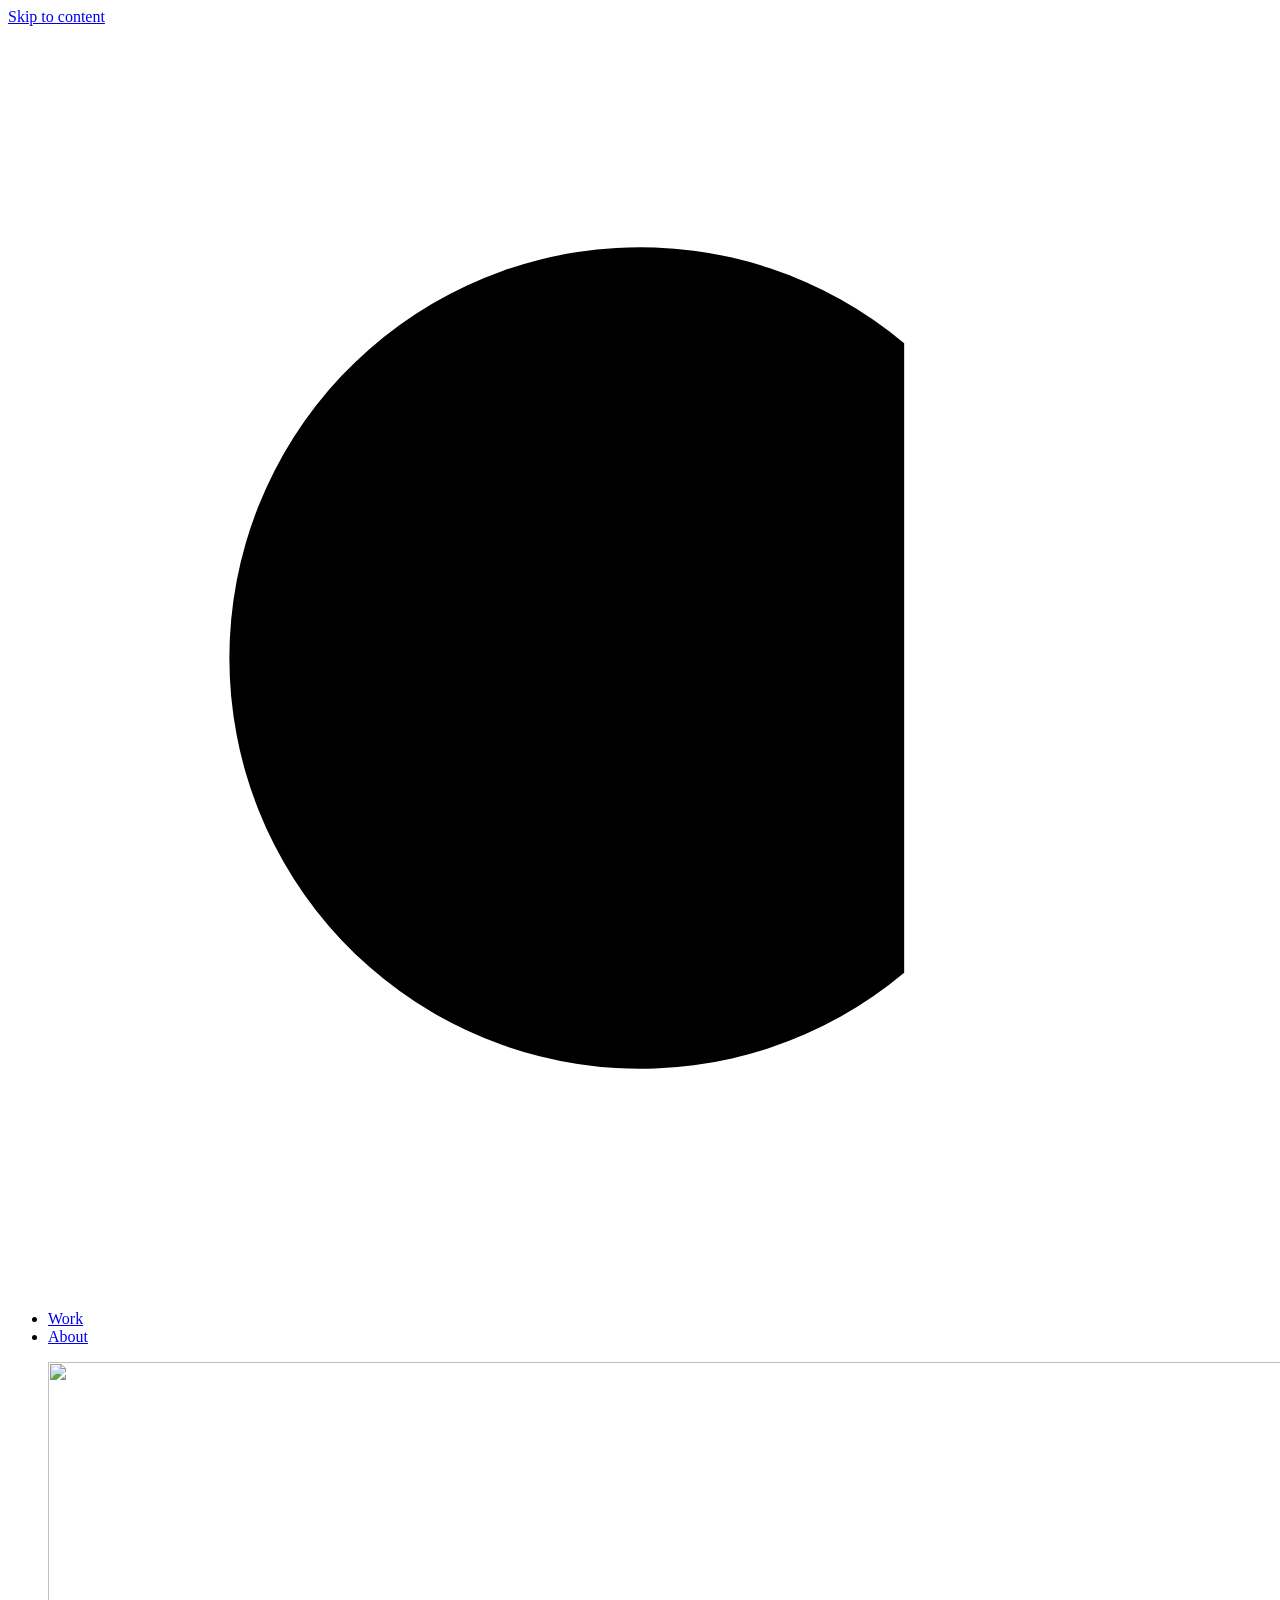
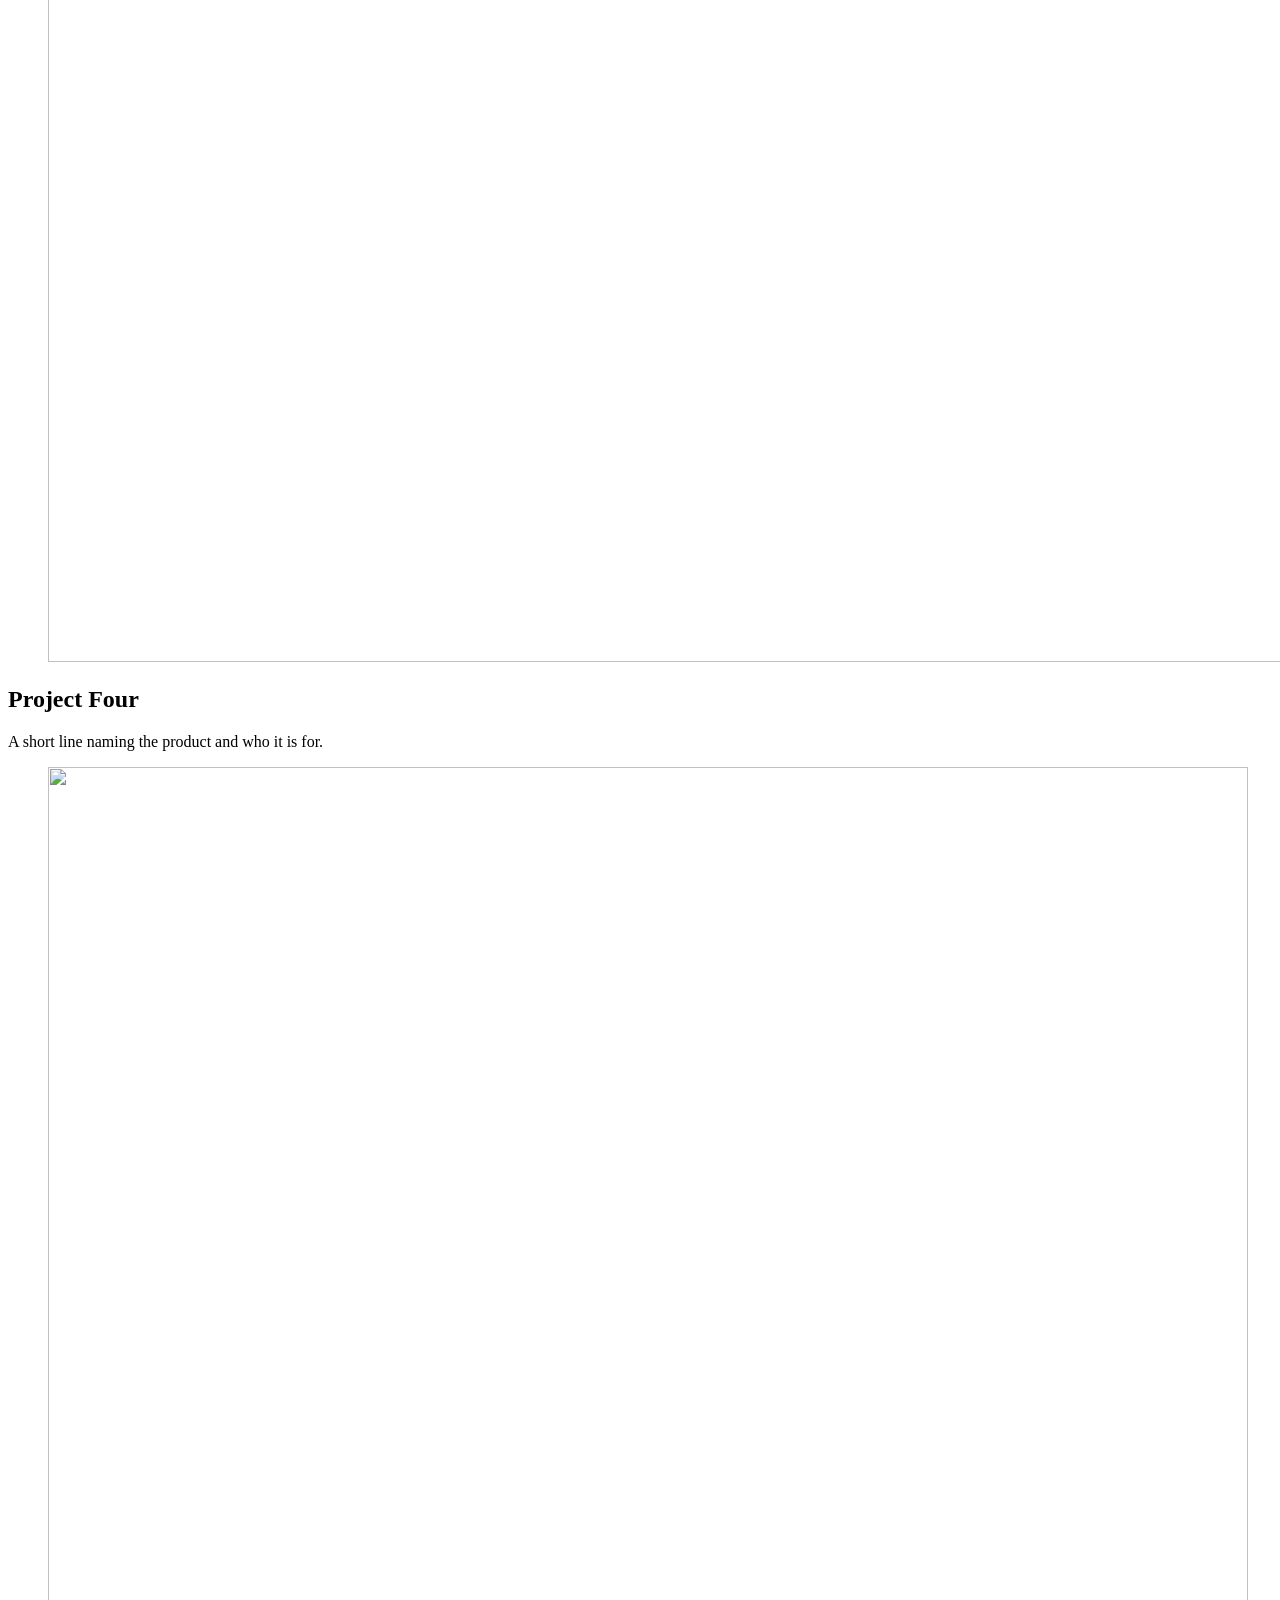
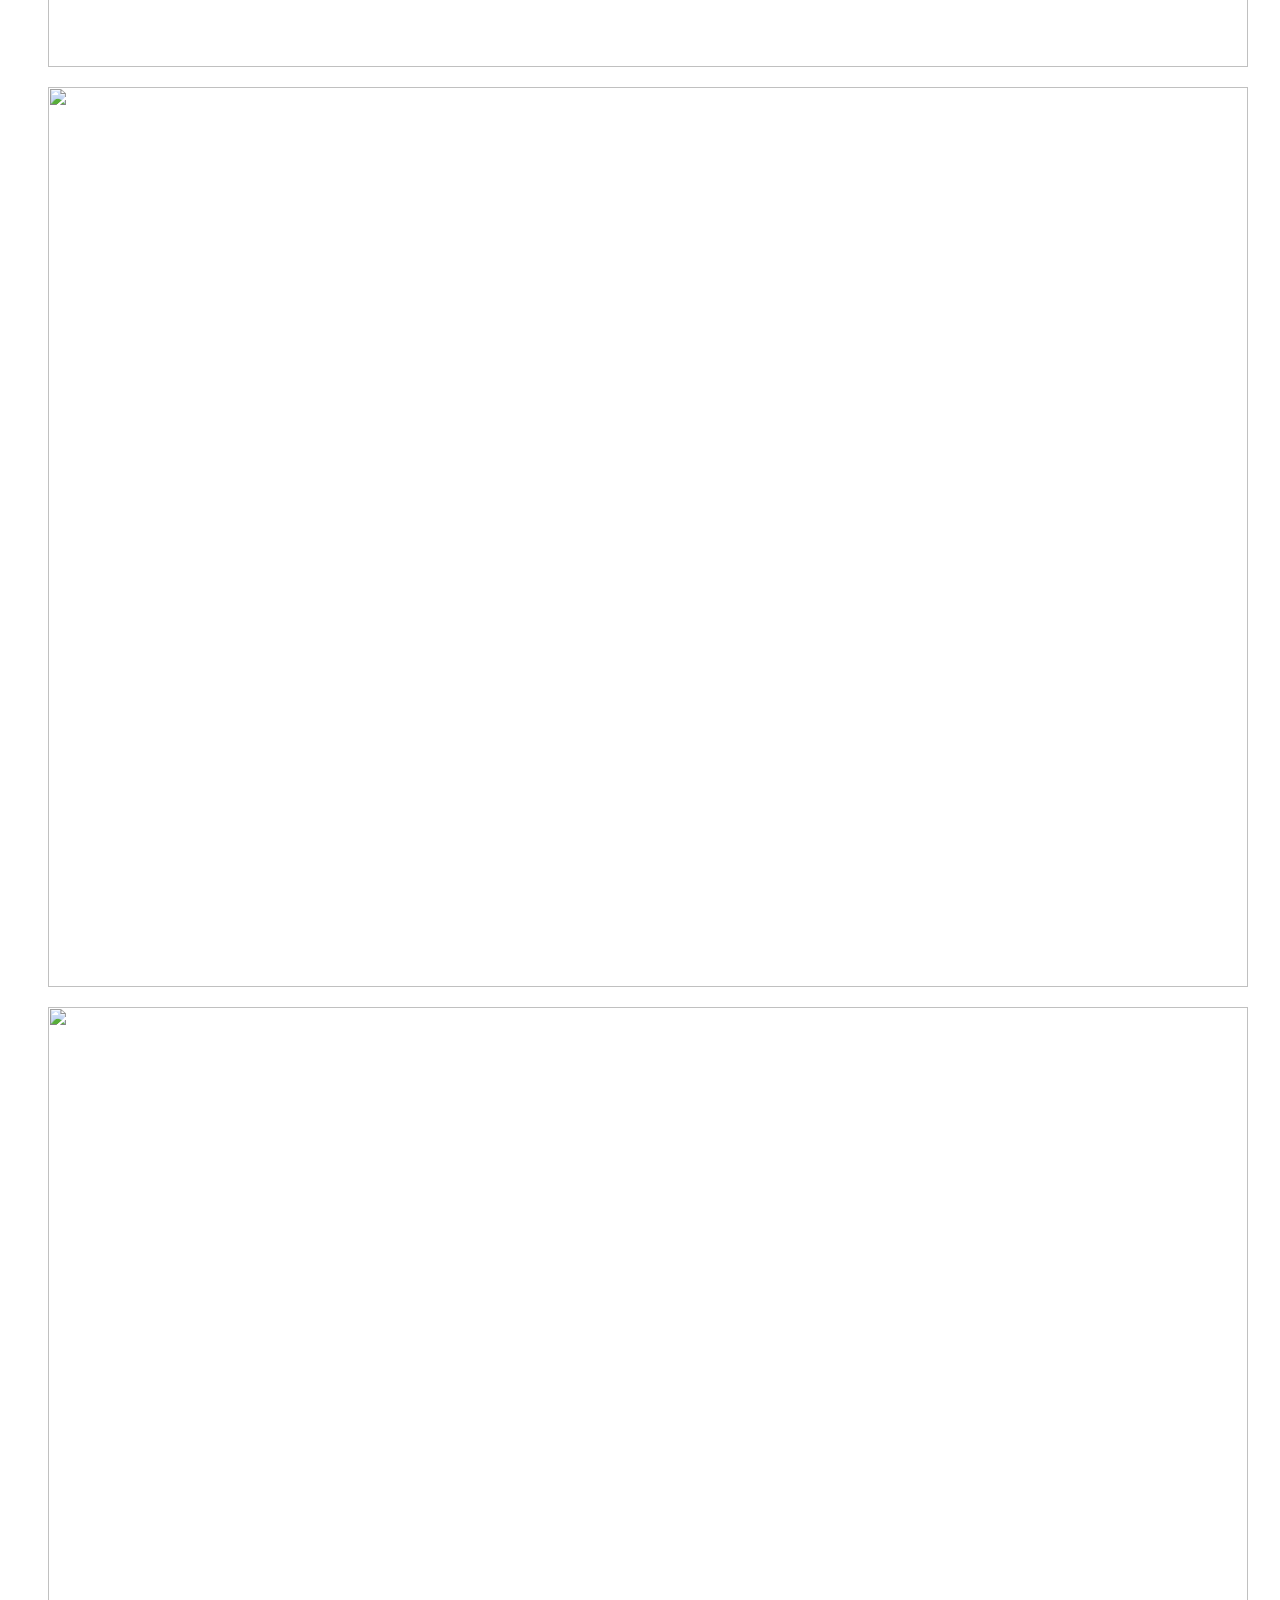
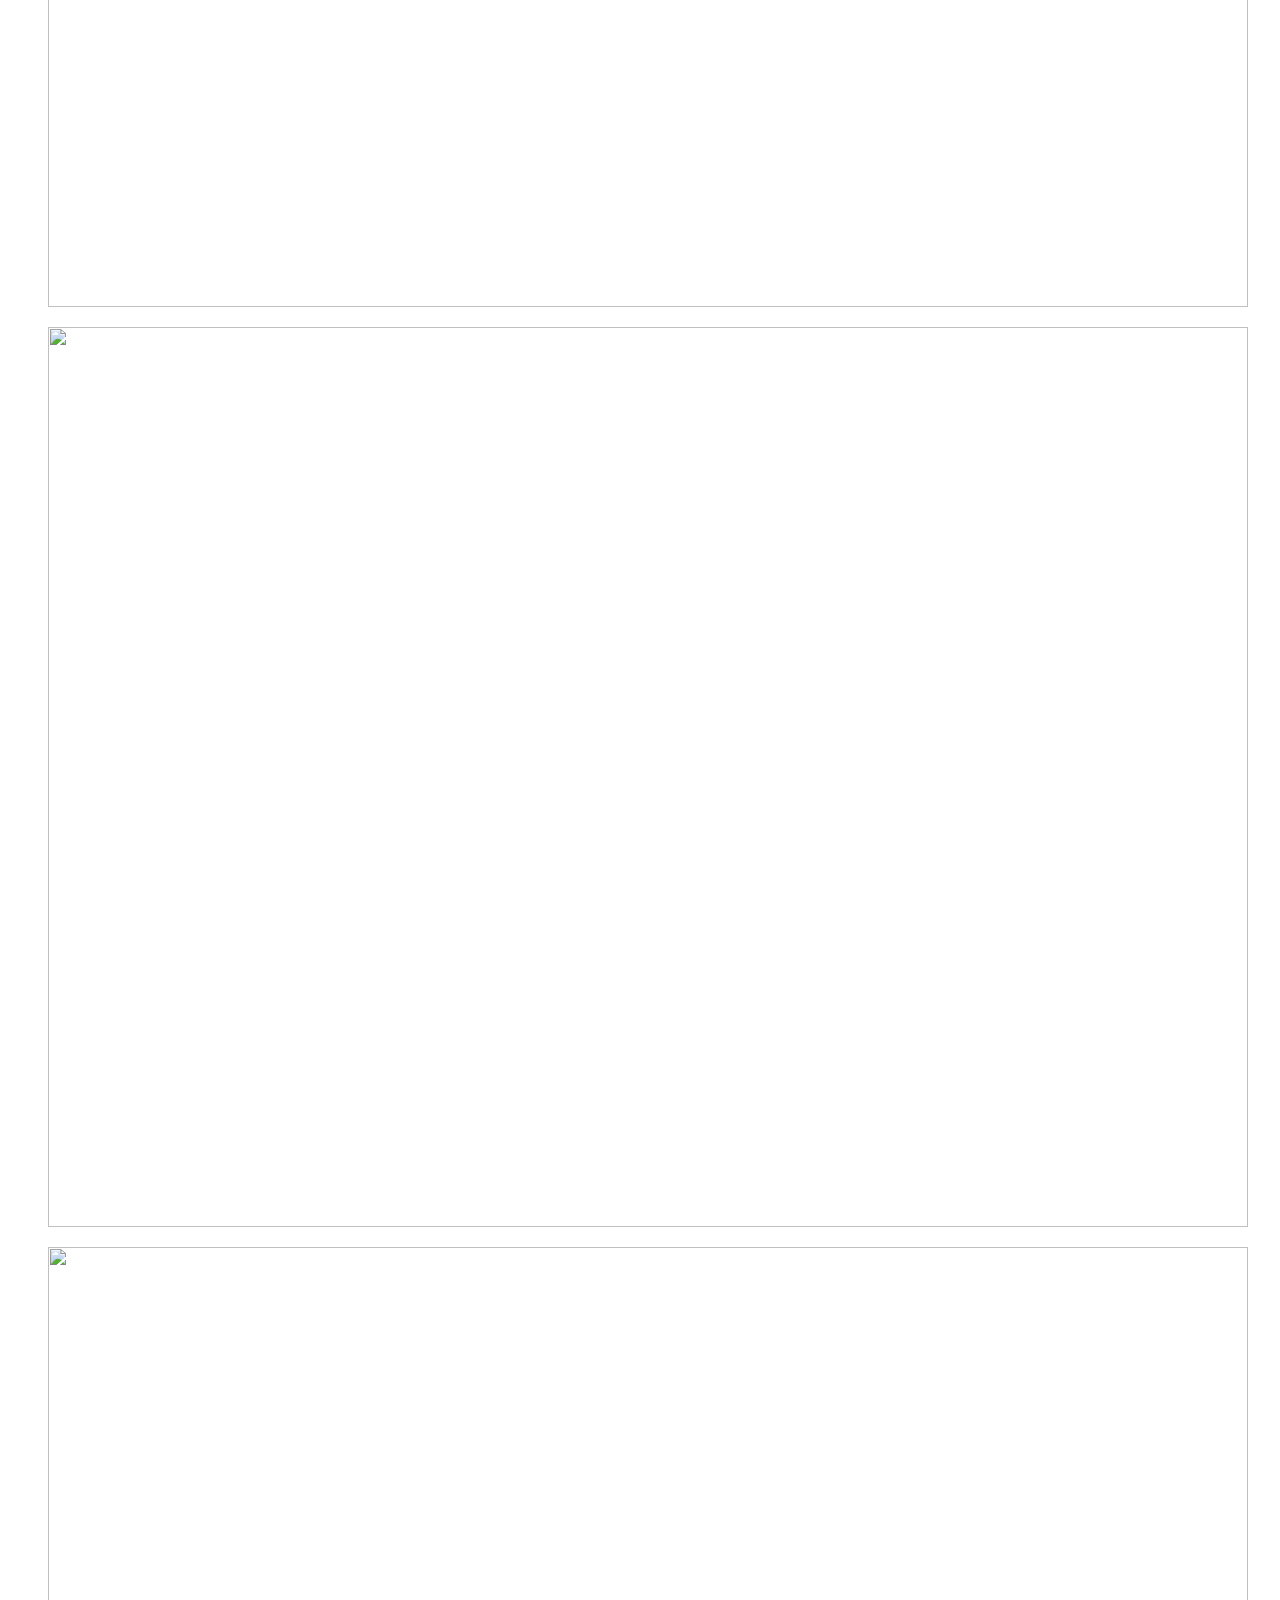
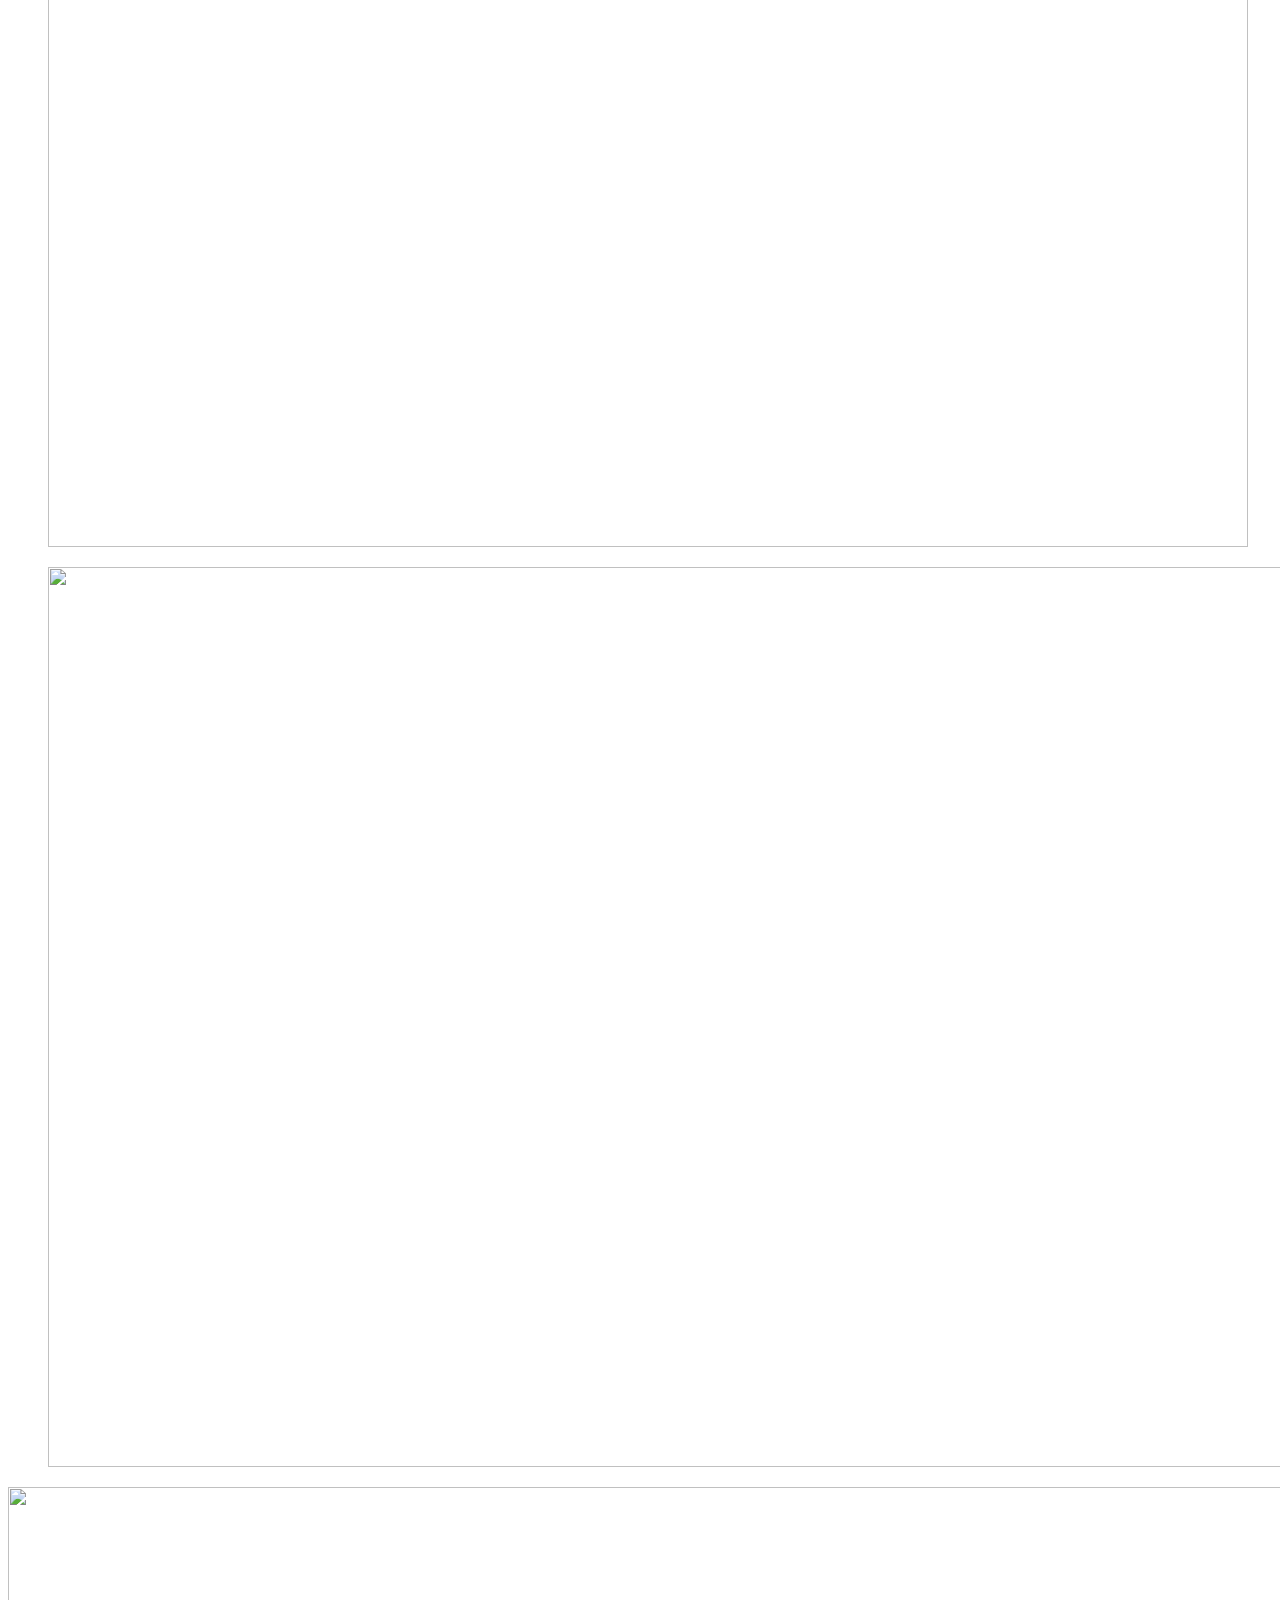
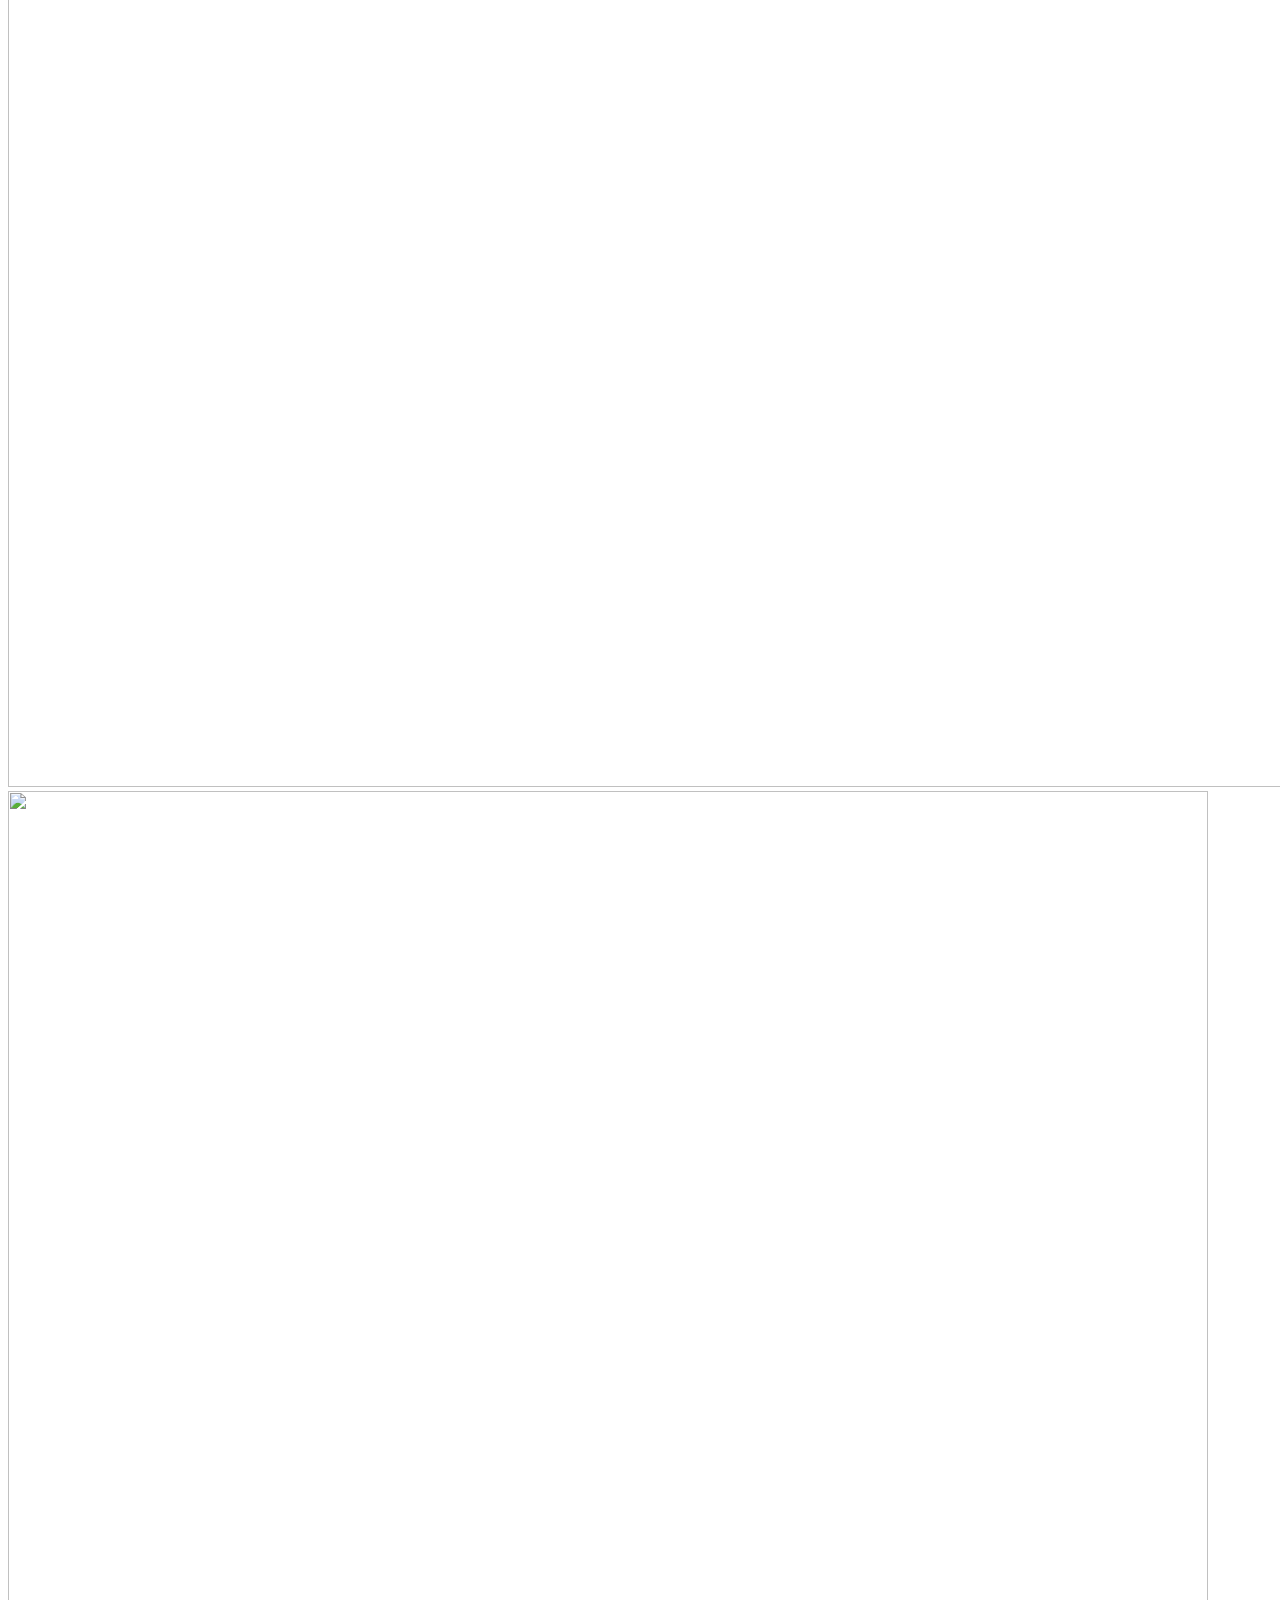
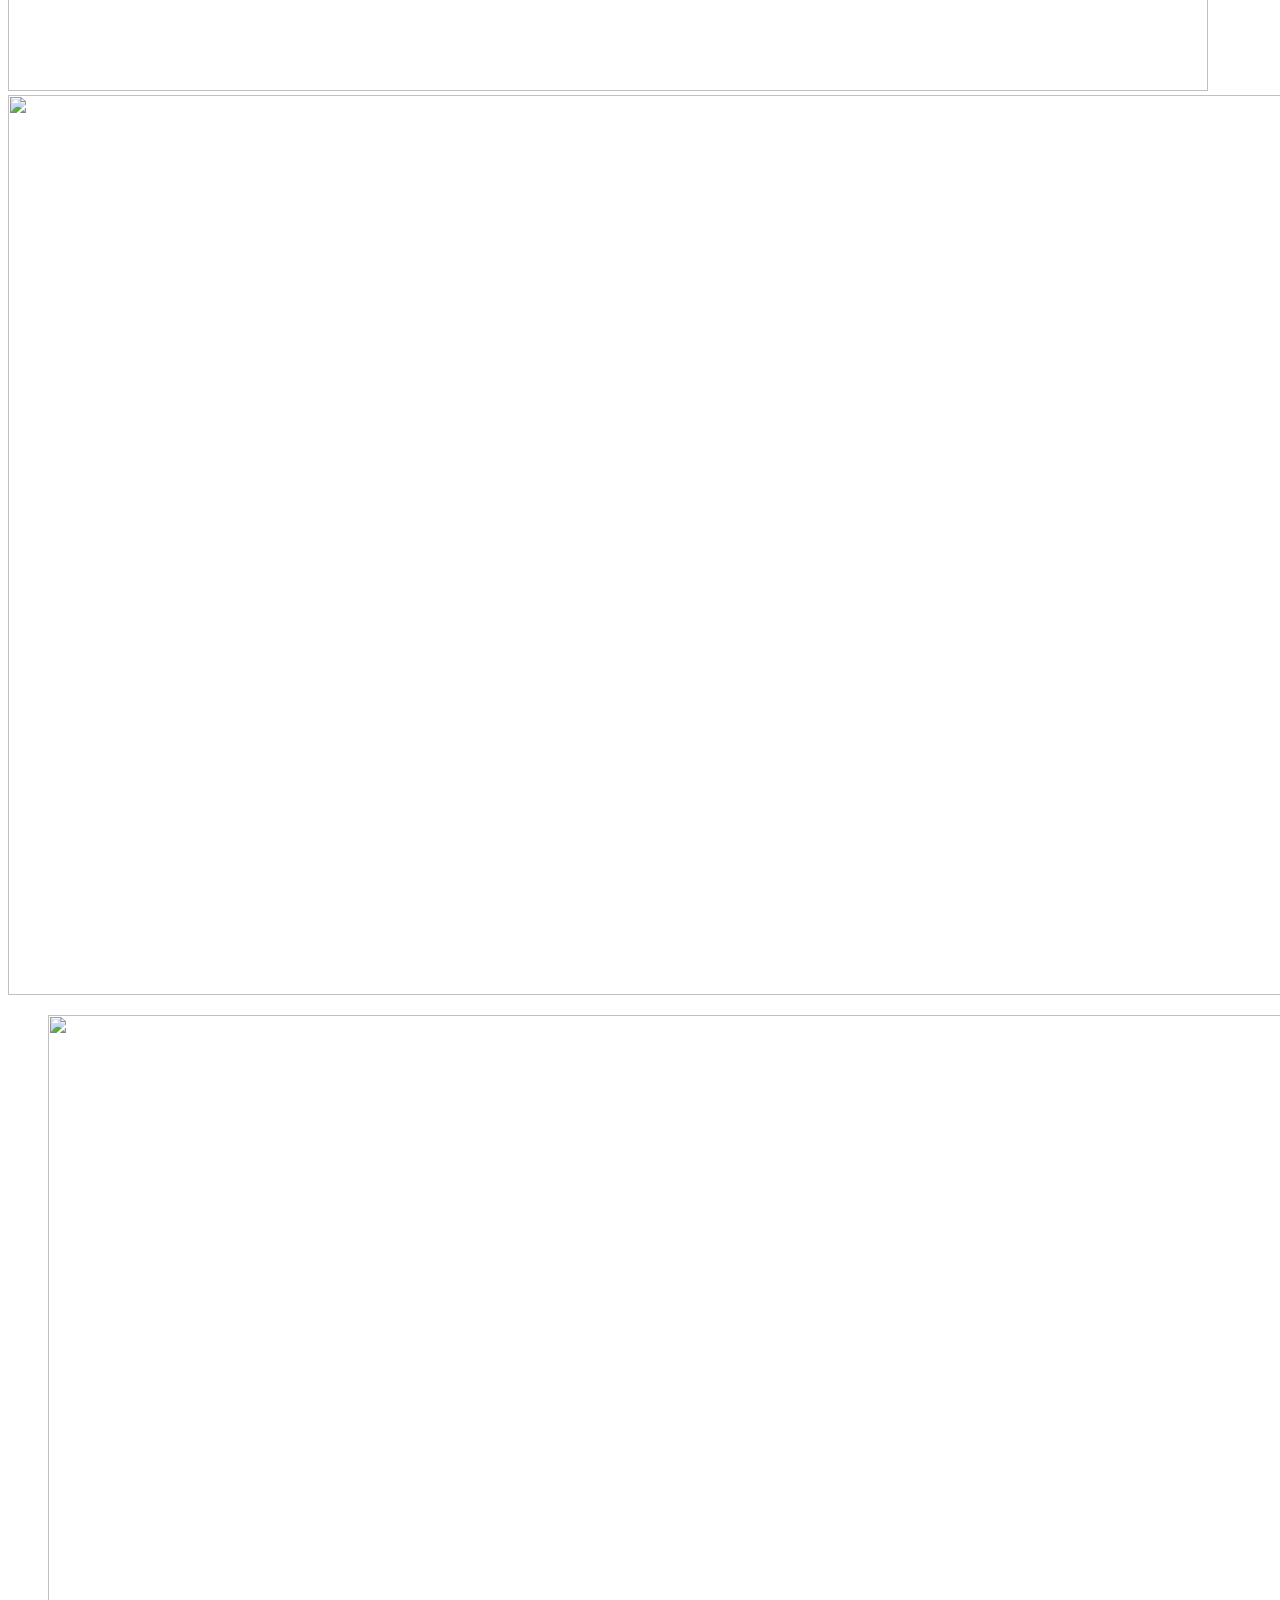
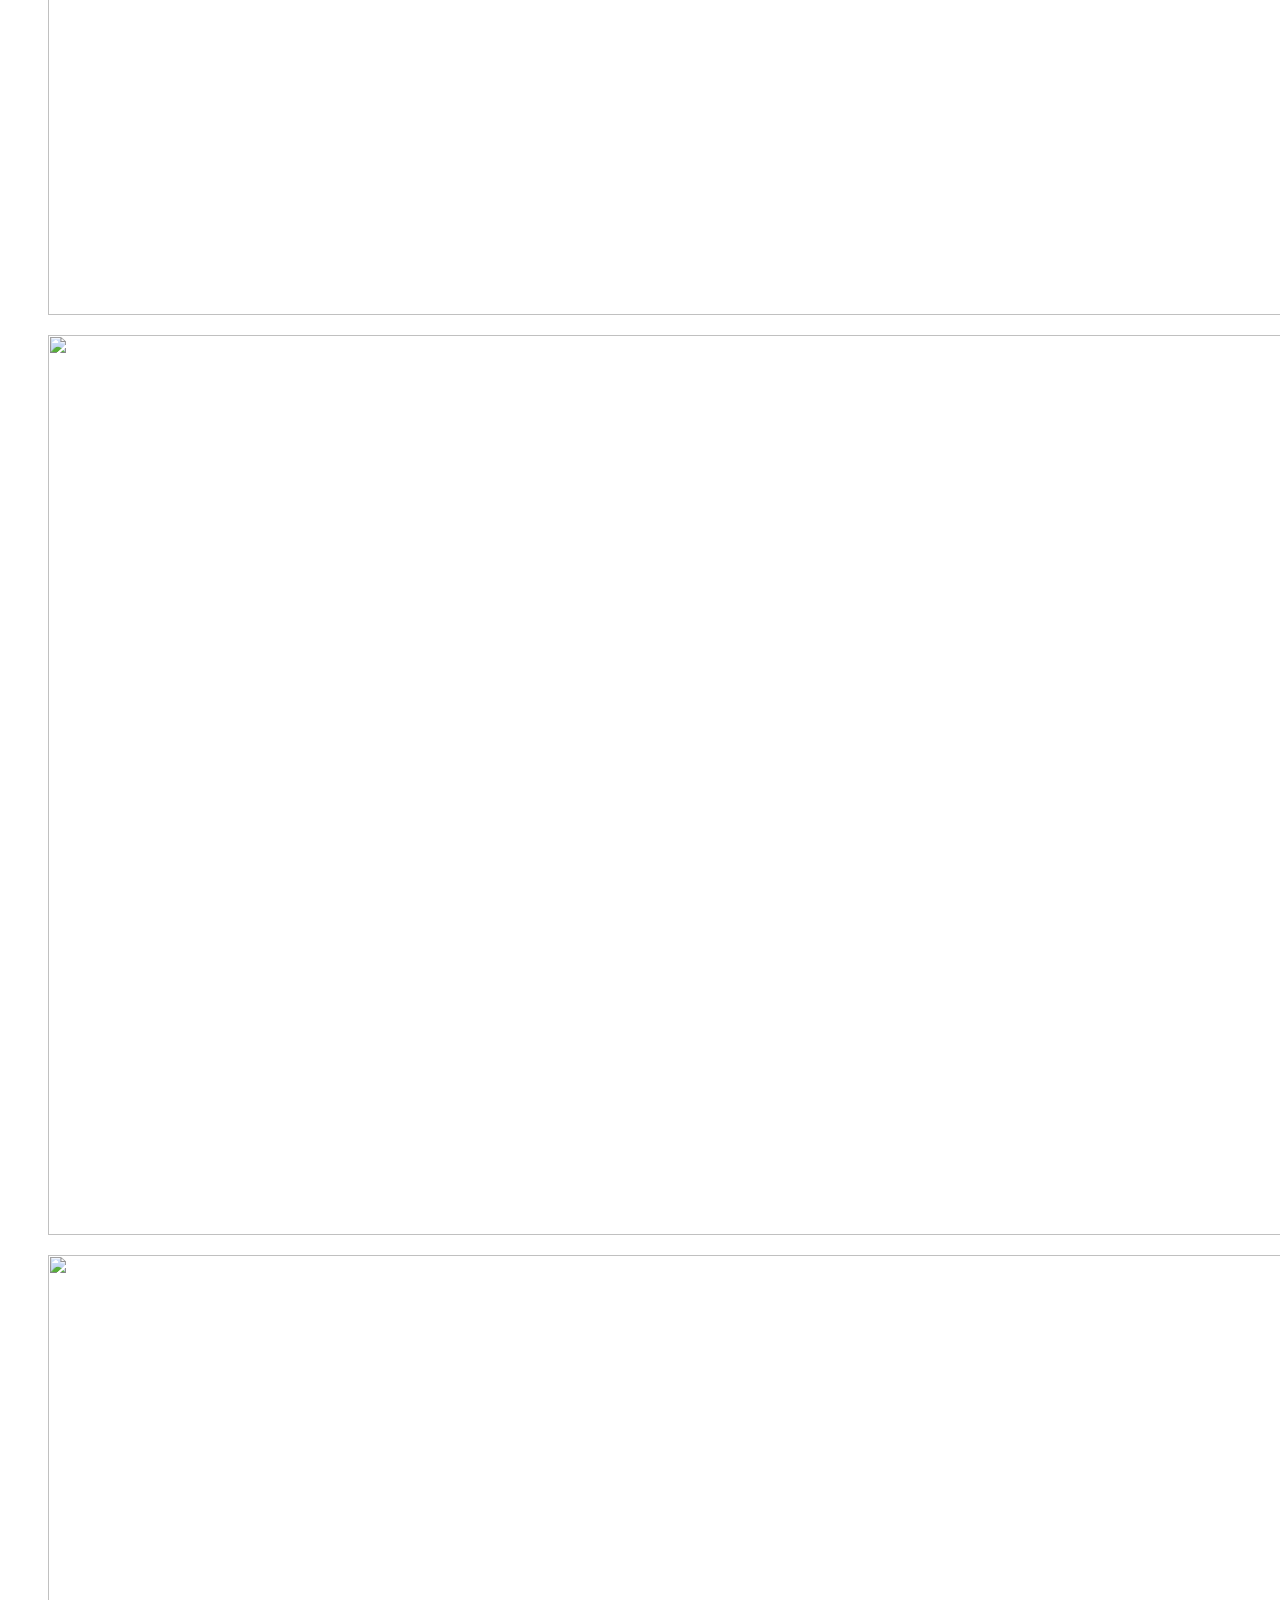
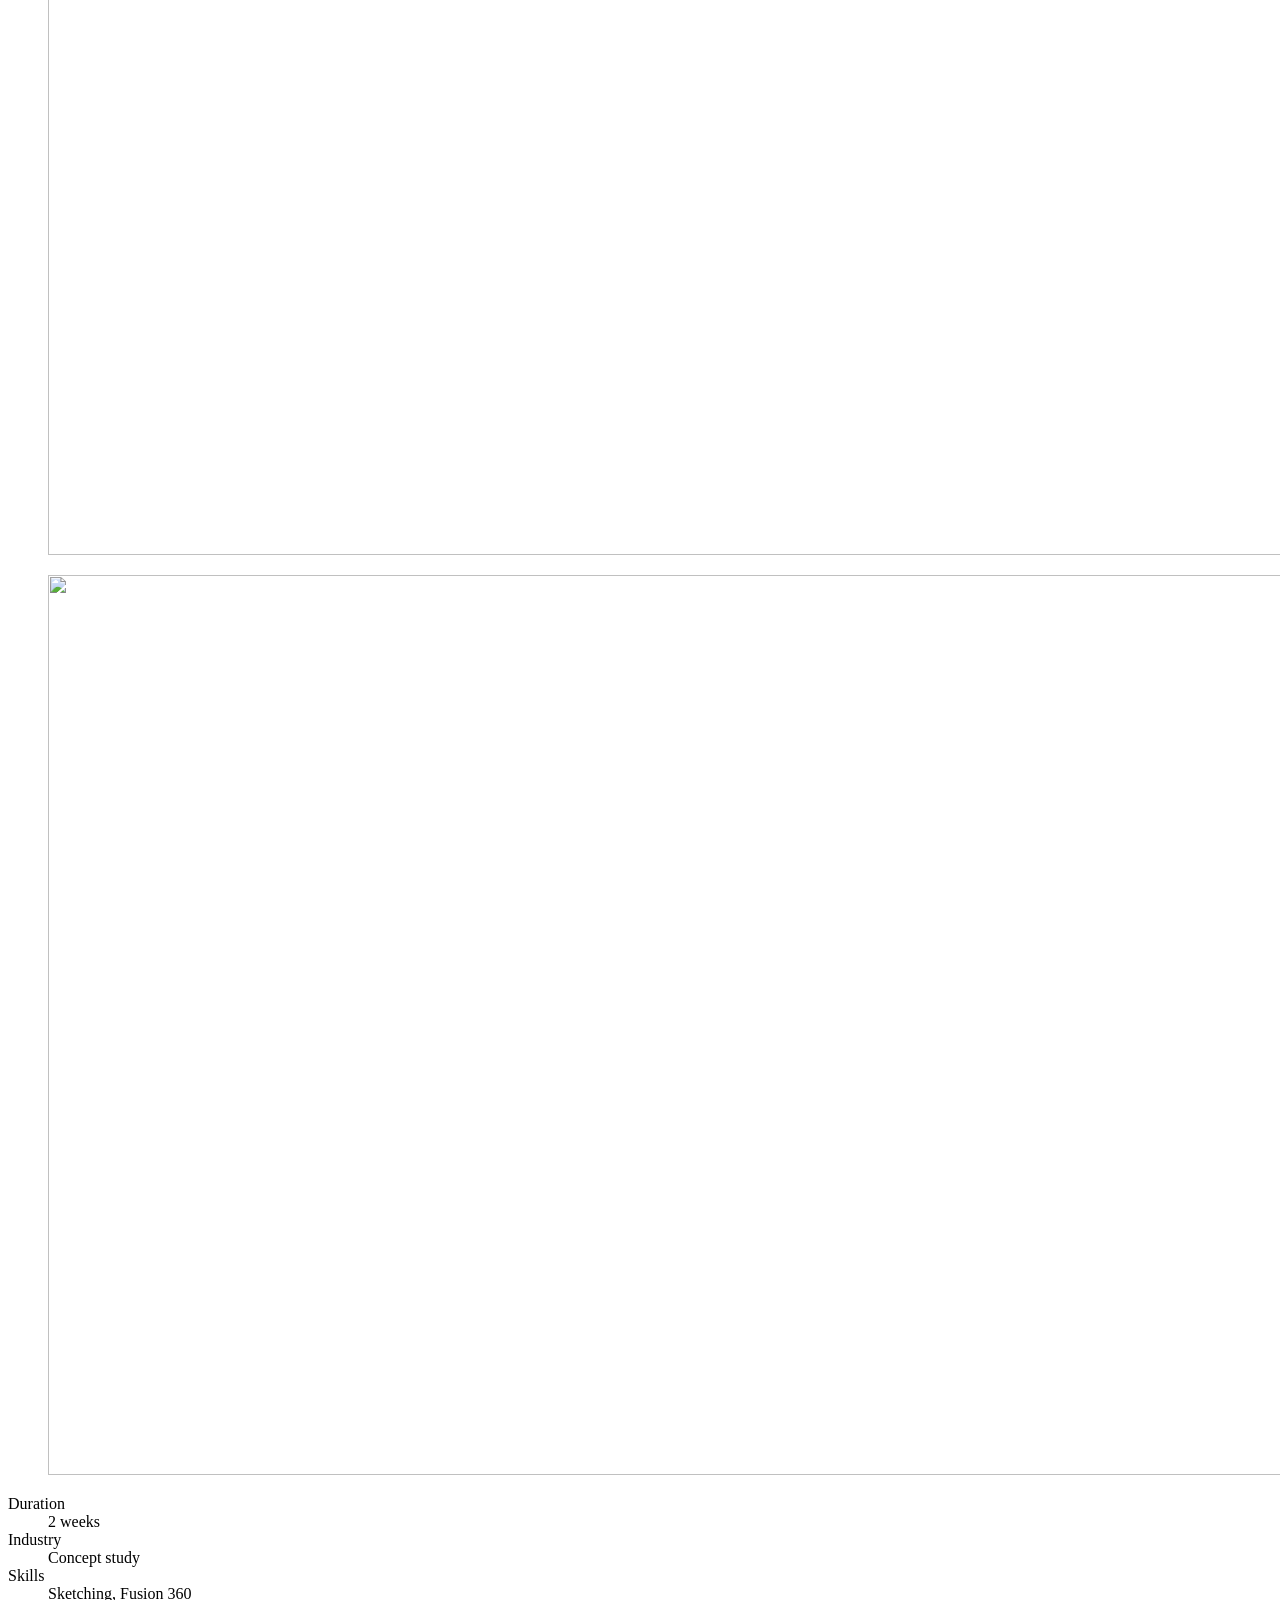
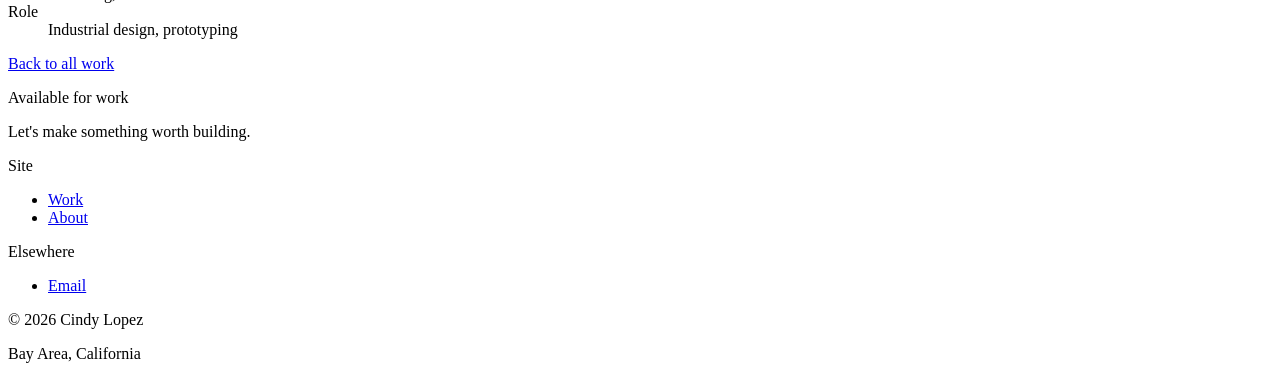
==== projects/private/index.html @ 25ce19e9 "Add Images SB folder with SBSA project images Co-Authored-By: Claude Sonnet 5.5 <noreply@anthropic.c" ====
<!DOCTYPE html>
<html lang="en">
<head>
  <meta charset="utf-8">
  <meta name="viewport" content="width=device-width, initial-scale=1">
  <title>Project Four — Cindy Lopez</title>
  <meta name="description" content="Project Four — Concept study. Industrial design work by Cindy Lopez.">
  <link rel="preconnect" href="https://fonts.googleapis.com">
  <link rel="preconnect" href="https://fonts.gstatic.com" crossorigin>
  <link rel="stylesheet" href="https://fonts.googleapis.com/css2?family=Fustat:wght@300;400;500;600&family=Instrument+Serif:ital@0;1&display=swap">
  <link rel="stylesheet" href="../css/style.css?v=78">
</head>
<body>
  <a class="skip-link" href="#project">Skip to content</a>

  <header class="site-header">
    <nav class="nav" aria-label="Primary">
      <a class="nav__name" href="../index.html" aria-label="Cindy Lopez — home">
        <svg class="logo" viewBox="0 0 40 40" aria-hidden="true" focusable="false">
          <!-- C: 260 degrees of arc, opening to the right — also the face -->
          <path class="logo__c" d="M28.36 10.04 A13 13 0 1 0 28.36 29.96"/>
          <circle class="logo__eye" cx="15.4" cy="16.6" r="1.75"/>
          <circle class="logo__eye logo__eye--right" cx="24.2" cy="16.6" r="1.75"/>
          <!-- the closed eye, swapped in for the right one on hover -->
          <path class="logo__wink" d="M22.3 16.9 Q24.2 15.1 26.1 16.9"/>
          <path class="logo__smile" d="M14.2 22.4 Q20 27.6 25.8 22.4"/>
          <!-- tongue, unrolls from the corner of the mouth -->
          <path class="logo__tongue" d="M15.7 23.6 Q14.4 29.6 18.9 25.2 Z"/>
        </svg>
      </a>
      <ul class="nav__links">
        <li><a href="../index.html" aria-current="page">Work</a></li>
        <li><a href="../about.html">About</a></li>
      </ul>
    </nav>
  </header>

  <main id="project" class="case">
    <!-- HERO SHOT — first thing on the page, edge to edge. -->
    <figure class="case-hero bleed">
      <img src="../images/placeholder-16x9.svg" width="1600" height="900"
           decoding="async" alt="">
    </figure>


    <section class="hero">
      <h1 class="hero__title" data-split="words">Project Four</h1>
      <p class="hero__body">A short line naming the product and who it is for.</p>
    </section>

    <!-- Two side by side -->
    <div class="case-figures">
      <figure class="case-figure">
        <img src="../images/placeholder-4x3.svg" width="1200" height="900" loading="lazy" decoding="async" alt="">
      </figure>
      <figure class="case-figure">
        <img src="../images/placeholder-4x3.svg" width="1200" height="900" loading="lazy" decoding="async" alt="">
      </figure>
    </div>

    <!-- One large with two stacked beside it -->
    <div class="case-trio">
      <figure class="case-figure case-figure--lg">
        <img src="../images/placeholder-4x3.svg" width="1200" height="900" loading="lazy" decoding="async" alt="">
      </figure>
      <figure class="case-figure">
        <img src="../images/placeholder-4x3.svg" width="1200" height="900" loading="lazy" decoding="async" alt="">
      </figure>
      <figure class="case-figure">
        <img src="../images/placeholder-4x3.svg" width="1200" height="900" loading="lazy" decoding="async" alt="">
      </figure>
    </div>

    <!-- One across to close -->
    <figure class="case-figure">
      <img src="../images/placeholder-16x9.svg" width="1600" height="900" loading="lazy" decoding="async" alt="">
    </figure>
    <!-- One image per row -->
      <div class="case-row">
        <div class="carousel">
          <img src="../images/placeholder-16x9.svg" width="1600" height="900" loading="lazy" decoding="async" alt="">
          <img src="../images/placeholder-4x3.svg" width="1200" height="900" loading="lazy" decoding="async" alt="">
          <img src="../images/placeholder-16x9.svg" width="1600" height="900" loading="lazy" decoding="async" alt="">
        </div>
      </div>

      <div class="case-row">
        <figure class="case-figure">
          <img src="../images/placeholder-16x9.svg" width="1600" height="900" loading="lazy" decoding="async" alt="">
        </figure>
      </div>

      <div class="case-row">
        <figure class="case-figure">
          <img src="../images/placeholder-16x9.svg" width="1600" height="900" loading="lazy" decoding="async" alt="">
        </figure>
      </div>

      <div class="case-row">
        <figure class="case-figure">
          <img src="../images/placeholder-16x9.svg" width="1600" height="900" loading="lazy" decoding="async" alt="">
        </figure>
      </div>

      <div class="case-row">
        <figure class="case-figure">
          <img src="../images/placeholder-16x9.svg" width="1600" height="900" loading="lazy" decoding="async" alt="">
        </figure>
      </div>

    <!-- SPEC ROW — swap in the real duration, industry and tools. -->
    <dl class="case-meta">
      <div>
        <dt>Duration</dt>
        <dd>2 weeks</dd>
      </div>
      <div>
        <dt>Industry</dt>
        <dd>Concept study</dd>
      </div>
      <div>
        <dt>Skills</dt>
        <dd>Sketching, Fusion 360</dd>
      </div>
      <div>
        <dt>Role</dt>
        <dd>Industrial design, prototyping</dd>
      </div>
    </dl>






<section class="about-teaser">
      <p><a class="link-arrow" href="../index.html">Back to all work</a></p>
    </section>
  </main>

  <footer class="site-footer">
    <div class="site-footer__top">
      <div>
        <p class="eyebrow">Available for work</p>
        <p class="site-footer__pitch">Let's make something worth building.</p>
      </div>

      <nav class="footer-nav" aria-label="Footer">
        <div>
          <p class="eyebrow">Site</p>
          <ul>
            <li><a href="../index.html">Work</a></li>
            <li><a href="../about.html">About</a></li>
          </ul>
        </div>
        <div>
          <p class="eyebrow">Elsewhere</p>
          <ul>
            <li><a href="mailto:cindy.lopez@hayden.ai">Email</a></li>
          </ul>
        </div>
      </nav>
    </div>

    <div class="site-footer__bottom">
      <p>&copy; 2026 Cindy Lopez</p>
      <p>Bay Area, California</p>
    </div>
  </footer>
  <script src="../js/reveal.js?v=78"></script>
</body>
</html>
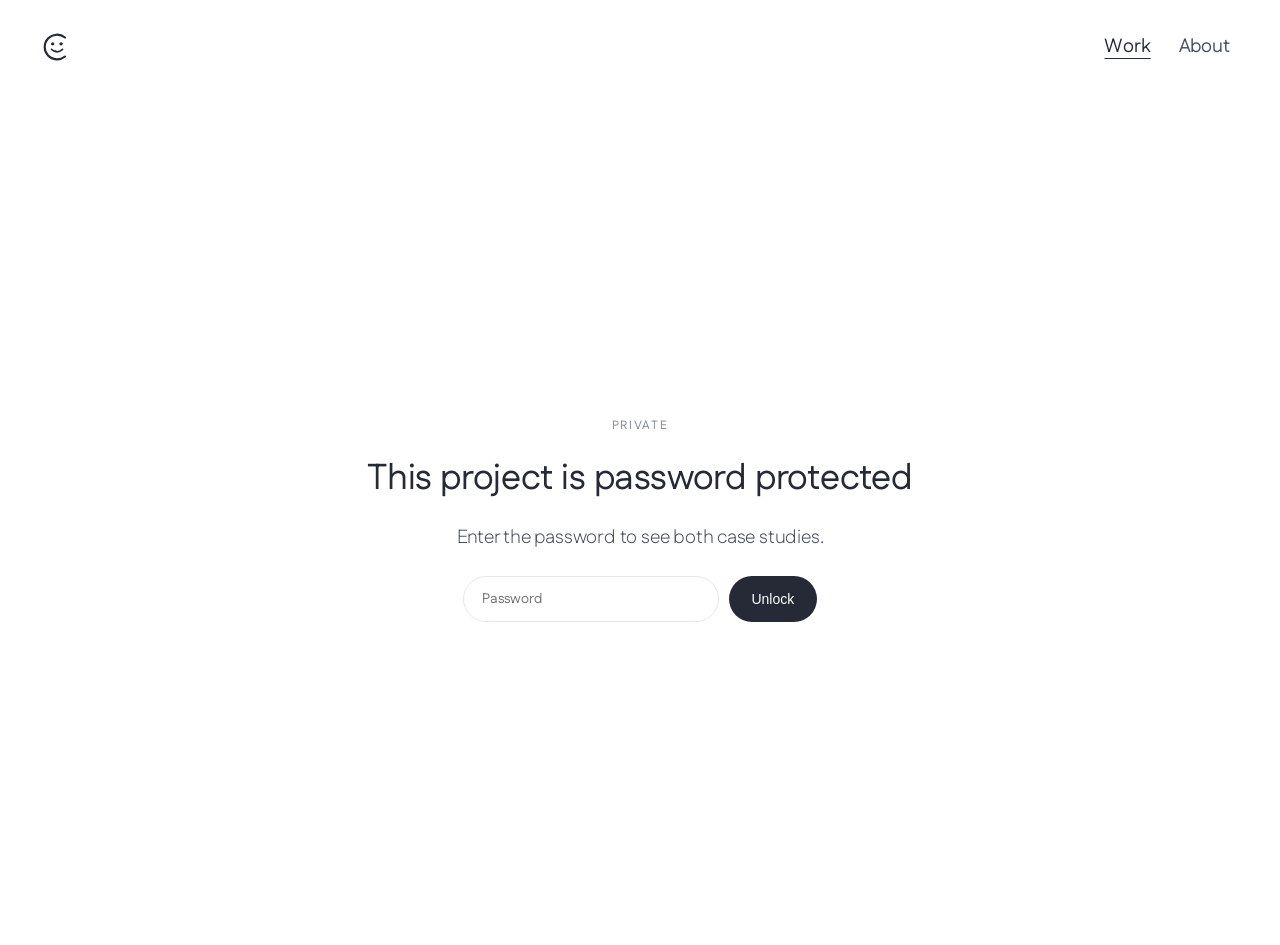
==== commit 452e2898: "Update site: About page, SBSA private project, home page tiles, project details Co-Authored-By: Clau" ====
--- a/projects/private/index.html
+++ b/projects/private/index.html
@@ -3,19 +3,19 @@
 <head>
   <meta charset="utf-8">
   <meta name="viewport" content="width=device-width, initial-scale=1">
-  <title>Project Four — Cindy Lopez</title>
-  <meta name="description" content="Project Four — Concept study. Industrial design work by Cindy Lopez.">
+  <title>Private — Cindy Lopez</title>
+  <meta name="description" content="Private — Cindy Lopez.">
   <link rel="preconnect" href="https://fonts.googleapis.com">
   <link rel="preconnect" href="https://fonts.gstatic.com" crossorigin>
   <link rel="stylesheet" href="https://fonts.googleapis.com/css2?family=Fustat:wght@300;400;500;600&family=Instrument+Serif:ital@0;1&display=swap">
-  <link rel="stylesheet" href="../css/style.css?v=78">
+  <link rel="stylesheet" href="../../css/style.css?v=108">
 </head>
 <body>
   <a class="skip-link" href="#project">Skip to content</a>
 
   <header class="site-header">
     <nav class="nav" aria-label="Primary">
-      <a class="nav__name" href="../index.html" aria-label="Cindy Lopez — home">
+      <a class="nav__name" href="../../index.html" aria-label="Cindy Lopez — home">
         <svg class="logo" viewBox="0 0 40 40" aria-hidden="true" focusable="false">
           <!-- C: 260 degrees of arc, opening to the right — also the face -->
           <path class="logo__c" d="M28.36 10.04 A13 13 0 1 0 28.36 29.96"/>
@@ -29,144 +29,70 @@
         </svg>
       </a>
       <ul class="nav__links">
-        <li><a href="../index.html" aria-current="page">Work</a></li>
-        <li><a href="../about.html">About</a></li>
+        <li><a href="../../index.html" aria-current="page">Work</a></li>
+        <li><a href="../../about.html">About</a></li>
       </ul>
     </nav>
   </header>
 
   <main id="project" class="case">
-    <!-- HERO SHOT — first thing on the page, edge to edge. -->
-    <figure class="case-hero bleed">
-      <img src="../images/placeholder-16x9.svg" width="1600" height="900"
-           decoding="async" alt="">
-    </figure>
-
-
-    <section class="hero">
-      <h1 class="hero__title" data-split="words">Project Four</h1>
-      <p class="hero__body">A short line naming the product and who it is for.</p>
-    </section>
-
-    <!-- Two side by side -->
-    <div class="case-figures">
-      <figure class="case-figure">
-        <img src="../images/placeholder-4x3.svg" width="1200" height="900" loading="lazy" decoding="async" alt="">
-      </figure>
-      <figure class="case-figure">
-        <img src="../images/placeholder-4x3.svg" width="1200" height="900" loading="lazy" decoding="async" alt="">
-      </figure>
+    <!-- Shown until the password matches — see js/private-lock.js.
+         Not real security: the password ships in that file. -->
+    <div class="page-lock" id="page-lock">
+      <p class="page-lock__eyebrow">Private</p>
+      <h1 class="page-lock__title">This project is password protected</h1>
+      <p class="page-lock__body">Enter the password to see both case studies.</p>
+      <form id="page-lock-form" autocomplete="off">
+        <label class="visually-hidden" for="page-lock-password">Password</label>
+        <input type="password" id="page-lock-password" placeholder="Password" required>
+        <button class="button" type="submit">Unlock</button>
+      </form>
+      <p class="page-lock__error" id="page-lock-error" hidden>Incorrect password — try again.</p>
     </div>
 
-    <!-- One large with two stacked beside it -->
-    <div class="case-trio">
-      <figure class="case-figure case-figure--lg">
-        <img src="../images/placeholder-4x3.svg" width="1200" height="900" loading="lazy" decoding="async" alt="">
-      </figure>
-      <figure class="case-figure">
-        <img src="../images/placeholder-4x3.svg" width="1200" height="900" loading="lazy" decoding="async" alt="">
-      </figure>
-      <figure class="case-figure">
-        <img src="../images/placeholder-4x3.svg" width="1200" height="900" loading="lazy" decoding="async" alt="">
-      </figure>
+    <div id="project-content" hidden>
+      <h1 class="visually-hidden">Private</h1>
+
+      <!-- Two sub-projects, built the same way as the tiles on the home page. -->
+      <section class="work" aria-label="Private sub-projects">
+        <div class="grid">
+          <div class="project-row">
+            <article class="project">
+              <div class="project__media">
+                <img src="../../Images%20SB/web/hero-firefly.jpg" width="2400" height="2400"
+                     loading="lazy" decoding="async" alt="">
+              </div>
+              <div class="project__body">
+                <h3 class="project__title"><a href="private-a.html">SBSA - School Bus Stop Arm</a></h3>
+              </div>
+            </article>
+
+            <article class="project">
+              <div class="project__media">
+                <img src="../../images/falcon-lite-hero.jpg" width="2400" height="1800"
+                     loading="lazy" decoding="async" alt="Falcon Lite">
+                <span class="project__soon project__soon--photo">Work in progress</span>
+              </div>
+            </article>
+          </div>
+        </div>
+      </section>
+
+      <section class="about-teaser">
+        <p><a class="link-arrow" href="../../index.html">Back to all work</a></p>
+      </section>
     </div>
-
-    <!-- One across to close -->
-    <figure class="case-figure">
-      <img src="../images/placeholder-16x9.svg" width="1600" height="900" loading="lazy" decoding="async" alt="">
-    </figure>
-    <!-- One image per row -->
-      <div class="case-row">
-        <div class="carousel">
-          <img src="../images/placeholder-16x9.svg" width="1600" height="900" loading="lazy" decoding="async" alt="">
-          <img src="../images/placeholder-4x3.svg" width="1200" height="900" loading="lazy" decoding="async" alt="">
-          <img src="../images/placeholder-16x9.svg" width="1600" height="900" loading="lazy" decoding="async" alt="">
-        </div>
-      </div>
-
-      <div class="case-row">
-        <figure class="case-figure">
-          <img src="../images/placeholder-16x9.svg" width="1600" height="900" loading="lazy" decoding="async" alt="">
-        </figure>
-      </div>
-
-      <div class="case-row">
-        <figure class="case-figure">
-          <img src="../images/placeholder-16x9.svg" width="1600" height="900" loading="lazy" decoding="async" alt="">
-        </figure>
-      </div>
-
-      <div class="case-row">
-        <figure class="case-figure">
-          <img src="../images/placeholder-16x9.svg" width="1600" height="900" loading="lazy" decoding="async" alt="">
-        </figure>
-      </div>
-
-      <div class="case-row">
-        <figure class="case-figure">
-          <img src="../images/placeholder-16x9.svg" width="1600" height="900" loading="lazy" decoding="async" alt="">
-        </figure>
-      </div>
-
-    <!-- SPEC ROW — swap in the real duration, industry and tools. -->
-    <dl class="case-meta">
-      <div>
-        <dt>Duration</dt>
-        <dd>2 weeks</dd>
-      </div>
-      <div>
-        <dt>Industry</dt>
-        <dd>Concept study</dd>
-      </div>
-      <div>
-        <dt>Skills</dt>
-        <dd>Sketching, Fusion 360</dd>
-      </div>
-      <div>
-        <dt>Role</dt>
-        <dd>Industrial design, prototyping</dd>
-      </div>
-    </dl>
-
-
-
-
-
-
-<section class="about-teaser">
-      <p><a class="link-arrow" href="../index.html">Back to all work</a></p>
-    </section>
   </main>
-
-  <footer class="site-footer">
-    <div class="site-footer__top">
-      <div>
-        <p class="eyebrow">Available for work</p>
-        <p class="site-footer__pitch">Let's make something worth building.</p>
-      </div>
-
-      <nav class="footer-nav" aria-label="Footer">
-        <div>
-          <p class="eyebrow">Site</p>
-          <ul>
-            <li><a href="../index.html">Work</a></li>
-            <li><a href="../about.html">About</a></li>
-          </ul>
-        </div>
-        <div>
-          <p class="eyebrow">Elsewhere</p>
-          <ul>
-            <li><a href="mailto:cindy.lopez@hayden.ai">Email</a></li>
-          </ul>
-        </div>
-      </nav>
-    </div>
-
-    <div class="site-footer__bottom">
-      <p>&copy; 2026 Cindy Lopez</p>
-      <p>Bay Area, California</p>
-    </div>
-  </footer>
-  <script src="../js/reveal.js?v=78"></script>
+  <script src="../../js/reveal.js?v=90"></script>
+  <script src="../../js/private-lock.js?v=91"></script>
+  <script>
+    PrivateLock.guardPage({
+      lock: document.getElementById('page-lock'),
+      content: document.getElementById('project-content'),
+      form: document.getElementById('page-lock-form'),
+      input: document.getElementById('page-lock-password'),
+      error: document.getElementById('page-lock-error')
+    });
+  </script>
 </body>
 </html>
--- a/css/style.css
+++ b/css/style.css
@@ -0,0 +1,1713 @@
+/* ---------------------------------------------------------------
+   Cindy Lopez — industrial design portfolio
+   Single stylesheet. No build step, no dependencies.
+   Tokens live in :root; adjust there before touching components.
+   --------------------------------------------------------------- */
+
+:root {
+  --ink:        #262a36;
+  --ink-soft:   #49505d;
+  --ink-faint:  #8b91a0;
+  --paper:      #ffffff;
+  --rule:       #e4e7ed;
+  --accent:     #2e00d4;
+  --hot-pink:   #e0116f;
+
+  --measure:    52ch;
+  /* Full-bleed: the layout spans the viewport, held off the edges only by the
+     gutter. Reading copy is still constrained by --measure. */
+  /* One shared content width for the whole site — header, page content and
+     footer all sit in it, which is what keeps the footer line aligned with the
+     content above it on every page. Matches the homepage project grid. */
+  --page:       1500px;
+  --gutter:     clamp(1rem, 3vw, 2.5rem);
+
+  /* Display step tops out near the reference's 63px hero. */
+  --step-xl:    clamp(2.5rem, 1.4rem + 4.6vw, 3.95rem);
+  --step-lg:    clamp(1.6rem, 1.2rem + 1.6vw, 2.25rem);
+  --step-md:    clamp(1rem, 0.95rem + 0.3vw, 1.2rem);
+  --step-sm:    0.875rem;
+  --step-xs:    0.75rem;
+
+  /* Hero copy size shared by the case pages and the About page, so the title
+     and the paragraph under it read at one size on both. A notch under
+     --step-md. Change it here and both pages move together. */
+  --hero-copy:  clamp(1rem, 0.95rem + 0.3vw, 1.2rem);
+
+  /* Corner radius shared by the homepage tiles and the case-page images, so
+     the two cannot drift apart. Change it here only. */
+  --radius-tile: clamp(6px, 1vw, 16px);
+
+  --sans:   "Fustat", ui-sans-serif, -apple-system, "Helvetica Neue", Arial, sans-serif;
+  --serif:  "Instrument Serif", ui-serif, Georgia, "Times New Roman", serif;
+  --bubbly: "Fredoka", "Baloo 2", ui-rounded, system-ui, sans-serif;
+
+  --ease: cubic-bezier(0.22, 0.61, 0.36, 1);
+  /* Long, decelerating tail — the "smooth" in the hero reveal. */
+  --ease-soft: cubic-bezier(0.16, 1, 0.3, 1);
+}
+
+/* Light only — the page stays white even if the OS prefers dark. Declaring
+   color-scheme keeps form controls and scrollbars light to match. */
+:root { color-scheme: light; }
+
+*, *::before, *::after { box-sizing: border-box; }
+
+html {
+  -webkit-text-size-adjust: 100%;
+  scroll-behavior: smooth;
+}
+
+body {
+  margin: 0;
+  background: var(--paper);
+  color: var(--ink);
+  font-family: var(--sans);
+  font-size: var(--step-md);
+  font-weight: 400;
+  line-height: 1.55;
+  letter-spacing: -0.011em;
+  text-align: center;
+  -webkit-font-smoothing: antialiased;
+  text-rendering: optimizeLegibility;
+}
+
+img { max-width: 100%; height: auto; display: block; }
+
+a { color: inherit; }
+
+.skip-link {
+  position: absolute;
+  left: -9999px;
+  top: 0;
+  padding: 0.75rem 1rem;
+  background: var(--ink);
+  color: var(--paper);
+  z-index: 20;
+}
+.skip-link:focus { left: 0; }
+
+:focus-visible {
+  outline: 2px solid var(--accent);
+  outline-offset: 3px;
+  border-radius: 2px;
+}
+
+/* --- shared layout ------------------------------------------------ */
+
+main > *,
+.site-footer {
+  max-width: var(--page);
+  margin-inline: auto;
+  padding-inline: var(--gutter);
+}
+
+/* The header is the one exception: its band of background has to run the full
+   width of the viewport, or content would show through beside it while
+   scrolling under. So the element stays full width and the nav inside it takes
+   the shared container instead — same max-width and padding as everything
+   else, so the wordmark lines up with the content below it. */
+.site-header .nav {
+  max-width: var(--page);
+  margin-inline: auto;
+  padding-inline: var(--gutter);
+}
+
+/* --- header / nav ------------------------------------------------- */
+
+.site-header {
+  position: sticky;
+  top: 0;
+  z-index: 10;
+  padding-block: clamp(1.1rem, 3vw, 1.6rem);
+  background: var(--paper);
+}
+
+/* Wordmark hard left, links hard right. */
+.nav {
+  display: flex;
+  flex-wrap: wrap;
+  align-items: center;
+  justify-content: space-between;
+  gap: 0.75rem 1rem;
+}
+
+/* Logo mark, left. The link carries the accessible name; the SVG is decorative. */
+.nav__name {
+  display: inline-flex;
+  align-items: center;
+  line-height: 1;
+  text-decoration: none;
+  color: var(--ink);
+}
+
+/* The mark: an open C arc that doubles as a face, with two eyes and a smile.
+   Everything inherits currentColor. */
+.logo {
+  display: block;
+  /* The C fills 65% of the viewBox, so this width makes the visible letter
+     about 1.3 times the height of the nav text beside it. */
+  width: calc(var(--step-md) * 2);
+  height: auto;
+}
+
+.logo path,
+.logo line,
+.logo circle {
+  fill: none;
+  stroke: currentColor;
+  stroke-width: 2.2;
+  stroke-linecap: round;
+  stroke-linejoin: round;
+}
+
+/* Filled, not stroked. `.logo circle` is more specific than a bare class, so
+   these need the extra .logo to win. */
+.logo .logo__eye {
+  fill: currentColor;
+  stroke: none;
+}
+
+/* Lighter than the C, so the face reads before the ring does. Kept at the same
+   ratio to the C's width as before, so thinning one thins the other in step. */
+.logo .logo__smile { stroke-width: 1.7; }
+
+/* The whole face tilts on hover, like a head cocked to one side. */
+.logo {
+  transform-origin: center;
+  transition: transform 0.5s var(--ease-soft);
+}
+
+/* --- the wink -----------------------------------------------------
+   Hover, click and keyboard focus all trigger it, so it is not
+   mouse-only. The closed eye and the tongue are in the markup from the
+   start and simply fade/scale in — nothing is injected. ------------- */
+
+.logo__wink,
+.logo__tongue,
+
+
+
+.logo__tongue {
+  fill: currentColor;
+  stroke: none;
+  /* Unrolls from the mouth corner it hangs off, not from its own centre. */
+  transform: scale(0.25);
+  transform-box: fill-box;
+  transform-origin: top right;
+}
+
+.logo__eye--right,
+.logo__wink,
+.logo__tongue {
+  transition: opacity 0.22s var(--ease), transform 0.32s var(--ease-soft);
+}
+
+.nav__name:hover .logo,
+.nav__name:active .logo,
+.nav__name:focus-visible .logo { transform: rotate(-10deg); }
+
+.nav__name:hover .logo__eye--right,
+.nav__name:active .logo__eye--right,
+.nav__name:focus-visible .logo__eye--right { opacity: 0; }
+
+.nav__name:hover .logo__wink,
+.nav__name:active .logo__wink,
+.nav__name:focus-visible .logo__wink { opacity: 1; }
+
+.nav__name:hover .logo__tongue,
+.nav__name:active .logo__tongue,
+.nav__name:focus-visible .logo__tongue {
+  opacity: 1;
+  transform: scale(1);
+}
+
+/* A bigger tilt and a further-out tongue on the click itself. */
+.nav__name:active .logo { transform: rotate(-16deg); }
+
+.nav__links {
+  display: flex;
+  align-items: center;
+  gap: 0.25rem;
+  margin: 0;
+  padding: 0;
+  list-style: none;
+  font-size: var(--step-md);
+}
+
+.nav__links a {
+  display: block;
+  padding: 0.4rem 0.75rem;
+  text-decoration: none;
+  color: var(--ink-soft);
+  transition: color 0.2s var(--ease);
+}
+
+.nav__links a:hover { color: var(--ink); }
+
+/* Current page marked with an underline rather than a filled pill, so the
+   header stays entirely white. */
+.nav__links a[aria-current="page"] {
+  color: var(--ink);
+  text-decoration: underline;
+  text-decoration-thickness: 1px;
+  text-underline-offset: 0.32em;
+}
+
+/* --- hero --------------------------------------------------------- */
+
+/* Generous gap below the intro before the work begins. */
+.hero { padding-block: clamp(3.5rem, 11vw, 8rem) clamp(5.5rem, 14vw, 10rem); }
+
+.hero__title {
+  max-width: 22ch;
+  margin: 0 auto clamp(1.25rem, 3vw, 1.75rem);
+  font-size: var(--step-xl);
+  font-weight: 400;
+  line-height: 1.04;
+  letter-spacing: -0.04em;
+  text-wrap: balance;
+}
+
+/* Instrument Serif italic for accented words. */
+.hero em,
+.prose em,
+.accent-serif {
+  font-family: var(--serif);
+  font-style: italic;
+  font-weight: 400;
+  letter-spacing: -0.02em;
+}
+
+.hero__body {
+  max-width: var(--measure);
+  margin: 0 auto clamp(1.5rem, 4vw, 2rem);
+  font-size: var(--hero-copy);
+  font-weight: 300;
+  line-height: 1.5;
+  color: var(--ink-soft);
+  text-wrap: pretty;
+}
+
+/* No action buttons following it — don't leave a dangling gap. */
+.hero__body:last-child { margin-bottom: 0; }
+
+.hero__actions {
+  display: flex;
+  flex-wrap: wrap;
+  align-items: center;
+  gap: 0.75rem 1.25rem;
+  justify-content: center;
+}
+
+/* Homepage only: the intro owns the first screen, so the work starts below
+   the fold and has to be scrolled to. 100svh rather than vh so mobile browser
+   chrome cannot push the tiles into view. The subtraction is the sticky
+   header, which sits in flow above this. */
+.hero--full {
+  /* Subtracting less than the header's real height is deliberate: the header
+     ranges from ~63px on phones to ~85px on desktop, and any subtraction at
+     or above that leaves the first tile peeking over the fold. This keeps
+     hero + header just past the viewport at every size. */
+  min-height: calc(100svh - 3rem);
+  display: flex;
+  flex-direction: column;
+  justify-content: center;
+  align-items: center;
+  padding-block: clamp(2rem, 5vw, 3rem);
+}
+
+/* Available to screen readers and search engines, invisible on screen. */
+.visually-hidden {
+  position: absolute;
+  width: 1px;
+  height: 1px;
+  margin: -1px;
+  padding: 0;
+  overflow: hidden;
+  clip-path: inset(50%);
+  white-space: nowrap;
+  border: 0;
+}
+
+/* "industrial designer" in hot pink. #e0116f rather than the CSS `hotpink`
+   keyword, which only reaches 2.65:1 on white — well under the 4.5:1 needed
+   to stay readable. This one measures 4.69:1 and still reads hot pink. */
+.hero__body--intro em {
+  color: var(--hot-pink);
+  display: inline-block;
+  transform-origin: center center;
+  /* A little room on each side to inflate into. A transform does not reflow
+     its neighbours, so without this the grown phrase simply overlaps the
+     words either side of it. */
+  padding-inline: 0.22em;
+  margin-inline: -0.06em;
+  /* Never stops — a slow sway, small enough to notice without nagging. */
+  animation: designer-sway 3.4s ease-in-out infinite;
+}
+
+/* The scale lives on an inner span: the em is already animating transform,
+   and an animation beats a transition on the same property, so the hover
+   would never take effect if both sat on one element. */
+.hero__body--intro em > span {
+  display: inline-block;
+  transform-origin: center center;
+  /* Overshoots past 1 before settling — that slight bounce is what reads as
+     inflating rather than simply scaling. */
+  transition: transform 0.55s cubic-bezier(0.34, 1.56, 0.64, 1);
+}
+
+.hero__body--intro em:hover > span { transform: scale(1.07); }
+
+@keyframes designer-sway {
+  0%, 100% { transform: translate(0, 0) rotate(-1.5deg); }
+  33%      { transform: translate(1px, -2px) rotate(1.5deg); }
+  66%      { transform: translate(-1px, 1px) rotate(0.5deg); }
+}
+
+/* No heading above it any more, so the intro line fades in on its own. It is
+   also the only copy on the first screen, so it is set larger than the rest.
+   The measure tightens from 52ch to 44ch to stop the longer lines running
+   past a comfortable reading width at the bigger size. */
+.hero__body--intro {
+  font-size: clamp(1.25rem, 1rem + 1vw, 1.8rem);
+  line-height: 1.45;
+  max-width: 44ch;
+  /* Arrives slowly as the page settles — a long, decelerating fade rather
+     than a pop. */
+  animation: paragraph-in 1900ms var(--ease-soft) both;
+  animation-delay: 250ms;
+}
+
+/* Down arrow pointing at the work below. */
+.scroll-cue {
+  display: inline-flex;
+  margin-top: clamp(2.5rem, 6vw, 4rem);
+  color: var(--ink-faint);
+  transition: color 0.25s var(--ease);
+  animation: cue-bob 2.6s ease-in-out 1.4s infinite;
+}
+
+.scroll-cue:hover { color: var(--ink); }
+
+@keyframes cue-bob {
+  0%, 100% { transform: translateY(0); }
+  50%      { transform: translateY(7px); }
+}
+
+/* --- word reveal --------------------------------------------------
+   Plain text until the inline splitter runs, so no-JS still reads.
+   --stagger, --dur and --delay are all set by js/reveal.js, which owns the
+   timings so the two files can't drift apart.
+   ------------------------------------------------------------------ */
+
+[data-split] .reveal__word { display: inline-block; white-space: nowrap; }
+
+[data-split="done"] .reveal__word {
+  animation: word-in var(--dur, 850ms) var(--ease-soft) both;
+  animation-delay: calc(var(--i) * var(--stagger, 105ms));
+}
+
+/* Easing out of a blur is what stops it reading as a hard slide. */
+@keyframes word-in {
+  from { opacity: 0; transform: translateY(0.32em); filter: blur(8px); }
+  to   { opacity: 1; transform: none; filter: blur(0); }
+}
+
+/* The paragraph arrives whole, once the heading has finished. */
+[data-reveal="after"] {
+  animation: paragraph-in var(--para-dur, 1260ms) var(--ease-soft) both;
+  animation-delay: var(--delay, 0ms);
+}
+
+@keyframes paragraph-in {
+  from { opacity: 0; transform: translateY(0.5rem); }
+  to   { opacity: 1; transform: none; }
+}
+
+/* --- scroll reveal ------------------------------------------------
+   Pure CSS, driven by the element's own position in the scrollport. No JS,
+   which matters here: the effect starts elements at opacity 0, and a
+   JS-driven version that failed to run would leave the page blank. Browsers
+   without animation-timeline simply skip the whole block and show the content
+   as normal, so the failure mode is "no animation", never "no content".
+   ------------------------------------------------------------------ */
+
+@supports (animation-timeline: view()) {
+  @media (prefers-reduced-motion: no-preference) {
+    /* One animation over the `cover` range — the whole span from an element
+       first touching the bottom of the viewport to fully clearing the top.
+       Doing it as a single animation matters: two animations both touching
+       opacity would fight, because the second one's fill state overrides the
+       first before its own range even begins.
+
+       .case-section and .case-meta are absent on purpose; their children
+       animate individually below, and animating both would multiply the two
+       opacities together. */
+    .case-figure,
+    .case-figures,
+    .project,
+    .case-section .section-head,
+    .case-section .prose {
+      animation: drift-through linear both;
+      animation-timeline: view();
+      animation-range: cover 0% cover 100%;
+    }
+
+    /* A pair animates as one block; its figures must not animate again. */
+    .case-figures .case-figure { animation: none; }
+
+    /* The spec row is the last thing on a project page, so nothing below it
+       can scroll it up and out of the viewport. Its `cover` progress therefore
+       stalls partway — short of the 18% where drift-through reaches full
+       opacity — and it would sit permanently faded and offset.
+
+       `entry` fixes that: it completes as soon as the element is fully inside
+       the viewport, which happens at the bottom of the page. drift-in is
+       drift-through without the fade-out tail, so once arrived it stays. */
+    .case-meta > div {
+      animation: drift-in linear both;
+      animation-timeline: view();
+      animation-range: entry 0% entry 100%;
+    }
+
+    /* Staggered arrivals. Scroll-driven animations have no delay to stagger
+       with — progress is tied to position, not time — so the offset comes
+       from starting each item's range slightly later instead. */
+    .case-meta > div:nth-child(1) { animation-range: entry 0%  entry 70%; }
+    .case-meta > div:nth-child(2) { animation-range: entry 5%  entry 80%; }
+    .case-meta > div:nth-child(3) { animation-range: entry 10% entry 90%; }
+    .case-meta > div:nth-child(4) { animation-range: entry 15% entry 100%; }
+
+    .case-section .section-head { animation-range: cover 1% cover 100%; }
+    .case-section .prose        { animation-range: cover 5% cover 100%; }
+
+    /* --- hero parallax ---------------------------------------------
+       The image is already scaled past its frame by object-fit: cover, so it
+       can drift inside .case-hero without exposing an edge. --------- */
+    .case-hero { overflow: hidden; }
+
+    .case-hero img {
+      animation: hero-drift linear both;
+      animation-timeline: view();
+      animation-range: cover;
+    }
+  }
+}
+
+/* In at the start, held solid through the middle, out at the end. The wide
+   hold is what keeps things readable while you are actually looking at them. */
+/* Arrival only, no departure — for elements with nothing below them to scroll
+   them back out. */
+@keyframes drift-in {
+  from { opacity: 0; transform: translateY(26px); }
+  to   { opacity: 1; transform: none; }
+}
+
+@keyframes drift-through {
+  0%   { opacity: 0; transform: translateY(26px); }
+  18%  { opacity: 1; transform: none; }
+  80%  { opacity: 1; transform: none; }
+  100% { opacity: 0; transform: translateY(-26px); }
+}
+
+@keyframes hero-drift {
+  from { transform: translateY(-5%) scale(1.14); }
+  to   { transform: translateY(5%)  scale(1.14); }
+}
+
+/* --- page transitions ---------------------------------------------
+   Cross-document, so it needs no JS. Browsers without the API simply
+   navigate as before.
+   ------------------------------------------------------------------ */
+
+@view-transition { navigation: auto; }
+
+::view-transition-old(root) { animation: vt-out 220ms var(--ease) both; }
+::view-transition-new(root) { animation: vt-in 320ms var(--ease-soft) both; }
+
+@keyframes vt-out { to { opacity: 0; } }
+@keyframes vt-in { from { opacity: 0; transform: translateY(8px); } }
+
+@media (prefers-reduced-motion: reduce) {
+  @view-transition { navigation: none; }
+}
+
+/* --- buttons ------------------------------------------------------ */
+
+.button {
+  display: inline-flex;
+  align-items: center;
+  gap: 0.5rem;
+  padding: 0.7rem 1.35rem;
+  border: 1px solid transparent;
+  border-radius: 999px;
+  background: var(--ink);
+  color: var(--paper);
+  font-size: var(--step-sm);
+  font-weight: 500;
+  text-decoration: none;
+  transition: transform 0.2s var(--ease), opacity 0.2s var(--ease);
+}
+
+.button:hover { transform: translateY(-2px); opacity: 0.9; }
+
+.button--ghost {
+  background: transparent;
+  color: var(--ink);
+  border-color: var(--rule);
+}
+
+.button--ghost:hover { border-color: var(--ink-faint); }
+
+/* --- section header rows ------------------------------------------ */
+
+/* Stacked and centred: label over title over link. No rule — the page uses
+   whitespace rather than hairlines to separate sections. */
+.section-head {
+  display: flex;
+  flex-direction: column;
+  align-items: center;
+  gap: 0.4rem;
+  margin-bottom: clamp(1.5rem, 4vw, 2.5rem);
+  padding-top: clamp(1.5rem, 4vw, 2.25rem);
+}
+
+.section-head__label,
+.eyebrow {
+  margin: 0;
+  font-size: var(--step-xs);
+  font-weight: 500;
+  letter-spacing: 0.1em;
+  text-transform: uppercase;
+  color: var(--ink-faint);
+}
+
+.section-head__title {
+  margin: 0;
+  font-size: var(--step-lg);
+  font-weight: 400;
+  line-height: 1.1;
+  letter-spacing: -0.035em;
+}
+
+/* --- project grid ------------------------------------------------- */
+
+/* Inset and cap taken from the reference layout: 2vw of air at each edge,
+   content capped at 1500px and centred. */
+/* Reads from the shared container tokens rather than repeating the numbers,
+   so the grid and the footer line up by construction. The top padding is what
+   sets the work off the header now that the intro section is gone. */
+.work {
+  max-width: var(--page);
+  margin-inline: auto;
+  padding-inline: var(--gutter);
+  padding-top: clamp(1.5rem, 4vw, 3rem);
+  padding-bottom: clamp(3rem, 8vw, 6rem);
+}
+
+/* Rows run down the page, 2vw apart. */
+.grid {
+  display: flex;
+  flex-direction: column;
+  gap: 2vw;
+}
+
+/* One row of side-by-side tiles, 1vw apart. */
+.project-row {
+  display: flex;
+  gap: 1vw;
+}
+
+/* Unequal widths within a row: --grow is the tile's share of it. flex-basis is
+   0, so the widths are purely proportional to --grow rather than to the
+   images' intrinsic sizes. min-width: 0 lets a tile shrink below its content
+   width, which flex items otherwise refuse to do. */
+.project {
+  --grow: 1.6;
+  flex: var(--grow) 1 0;
+  min-width: 0;
+  margin: 0;
+  position: relative;
+  display: flex;
+  flex-direction: column;
+  text-align: center;
+  transition: flex-grow 0.5s ease-in-out;
+}
+
+/* The dominant tile in its row. */
+.project--wide { --grow: 2.2; }
+
+/* Hovering nudges the tile's share up, so it expands and squeezes its
+   neighbour — flex-grow is the animated property. Proportional rather than a
+   fixed target, so wide and narrow tiles grow by the same relative amount.
+   Gated on real hover so it never fires from a tap on touch. */
+@media (hover: hover) {
+  .project:hover { flex-grow: calc(var(--grow) * 1.18); }
+}
+
+/* Fixed row height with rounded corners, both from the reference. The vw
+   height is what keeps every tile in a row the same height regardless of the
+   source crop; the cap stops it growing without limit on wide monitors. */
+.project__media {
+  position: relative;
+  height: 45vw;
+  max-height: 703px;
+  border-radius: var(--radius-tile);
+  background: var(--paper);
+  overflow: hidden;
+}
+
+.project__media img {
+  width: 100%;
+  height: 100%;
+  object-fit: cover;
+}
+
+/* No hover treatment on the image itself — the tile widening via flex-grow is
+   the whole hover response now. The scale that used to sit here existed only
+   to hide the blur's edge fringe, so it went with the blur. */
+
+/* The tiles show no titles — the images carry the page on their own. The
+   caption stays in the DOM rather than being deleted for two reasons: it holds
+   the link, whose ::after stretches to make the whole tile clickable, and it
+   gives screen readers the project's name. opacity: 0 hides it from sight
+   while keeping both of those intact; display: none or .visually-hidden would
+   break the stretched click area. */
+.project__body {
+  position: absolute;
+  inset: 0;
+  z-index: 2;
+  display: flex;
+  flex-direction: column;
+  align-items: center;
+  justify-content: center;
+  gap: 0.2rem;
+  padding: 1rem;
+  opacity: 0;
+}
+
+/* With the title invisible, a keyboard user tabbing to a tile would otherwise
+   get a focus ring drawn on an invisible element. Put it on the tile instead,
+   so focus is still visible without bringing the titles back. */
+.project:focus-within .project__media {
+  outline: 2px solid var(--accent);
+  outline-offset: 3px;
+}
+
+/* White over the blurred photo. The shadow is insurance: a blurred pale image
+   can leave white text with almost no contrast, and this keeps the title
+   readable without dropping a scrim over the whole tile. */
+.project__body .project__title {
+  color: #fff;
+  text-shadow: 0 1px 12px rgb(0 0 0 / 0.55);
+}
+
+/* Two columns of tiles have nowhere to go on a phone, so rows become a single
+   column. A 45vw tile would be a sliver at that width, so height goes back to
+   an aspect ratio, and the grow-on-hover is pointless once tiles are full
+   width. */
+@media (max-width: 46rem) {
+  .project-row { flex-direction: column; gap: 2vw; }
+
+  .project__media {
+    height: auto;
+    aspect-ratio: 4 / 3;
+  }
+}
+
+/* No touch fallback for the caption any more — the titles are hidden on every
+   device now, so there is nothing to fall back to. Tapping the tile still
+   works: the overlay keeps its full-tile stretched link. */
+
+
+/* Delete .project__placeholder once real images go in. */
+.project__placeholder {
+  font-size: var(--step-xs);
+  font-weight: 500;
+  letter-spacing: 0.14em;
+  color: var(--ink-faint);
+}
+
+/* Twice --step-xs, written as the calc so the relationship to the caption size
+   stays visible. Deliberately the larger of the two now: it only appears over
+   a blurred tile on hover, so it has to carry that moment. Keeps the caption's
+   family and weight, and stays an <h3> for document structure. */
+.project__title {
+  margin: 0;
+  font-size: calc(var(--step-xs) * 2);
+  font-weight: 300;
+  letter-spacing: normal;
+  text-align: center;
+  text-wrap: balance;
+  color: var(--ink-soft);
+}
+
+/* Stretched link — the ::after covers the whole card, so clicking the image
+   opens the project too, without nesting a link around block content. */
+.project__title a {
+  color: inherit;
+  text-decoration: none;
+}
+
+.project__title a::after {
+  content: "";
+  position: absolute;
+  inset: 0;
+}
+
+.project__meta {
+  margin: 0;
+  font-size: var(--step-sm);
+  color: var(--ink-faint);
+}
+
+/* Matches .project__title exactly — see the note there. */
+.project__desc {
+  margin: 0;
+  max-width: 46ch;
+  font-size: var(--step-xs);
+  font-weight: 300;
+  text-align: center;
+  color: var(--ink-soft);
+  text-wrap: pretty;
+}
+
+/* --- project case study ------------------------------------------- */
+
+/* Case content sits further in from the page edges than the rest of the site.
+   .bleed is excluded so the hero shot still runs edge to edge. */
+.case > *:not(.bleed) {
+  max-width: 1560px;
+  margin-inline: auto;
+  padding-inline: clamp(1.25rem, 4vw, 3.5rem);
+}
+
+/* Case-study pages are left-aligned rather than centred like the rest of the
+   site, so the long image-led scroll has a consistent left edge to read down. */
+.case {
+  text-align: left;
+  /* Every gallery image is this tall. The one large image in the trio spans
+     two of these rows, so it stays the deliberate exception. */
+  --fig-h: clamp(11rem, 21vw, 20rem);
+  /* Gap *within* a block — between the two halves of a pair, and between the
+     trio's stacked pair. The --fig-h-lg maths below depends on it. */
+  --fig-gap: clamp(0.75rem, 1.8vw, 1.25rem);
+  /* Gap *between* one image block and the next, down the whole page. Every
+     stacked container uses this and nothing else, so the vertical rhythm is
+     even from the first image to the last. Change it here only. */
+  --fig-stack: clamp(2rem, 5vw, 3.5rem);
+  /* Exactly the height of the video slot: it spans two standard rows plus the
+     gap between them, so every full-width row matches it. */
+  --fig-h-lg: calc(var(--fig-h) * 2 + var(--fig-gap));
+  /* The closing run is taller again than the paired rows above it. */
+  --fig-h-xl: calc(var(--fig-h-lg) * 1.35);
+}
+
+.case .hero__title,
+.case .hero__body,
+.case .prose > *,
+.case .case-question { margin-inline: 0; }
+
+.case .section-head { align-items: flex-start; }
+
+/* Title and subtitle read as normal ink; only the descriptions under them go
+   light grey. #6f7787 is the lightest grey that still clears 4.5:1 against
+   white — --ink-faint (#8b91a0) is visibly lighter but only manages 3.16:1,
+   which is under the bar for body-size copy. */
+.case .hero__title,
+.case .hero__body,
+.case .section-head__title { color: var(--ink); }
+
+.case .prose p,
+.case .prose li { color: #6f7787; }
+
+/* The hero shot sits directly above this, so the top padding here is what
+   drops the title and description clear of the image. .case-hero contributes
+   its own padding-bottom as well; the two together are the full gap. */
+.case .hero {
+  padding-block: clamp(3rem, 7vw, 5.5rem) clamp(4rem, 10vw, 7rem);
+  text-align: left;
+}
+
+.case .hero__title,
+.case .hero__body {
+  margin-inline: 0;
+  text-align: left;
+}
+
+/* Title and description side by side, filling the same width as the image rows
+   below. align-items: center is what keeps the two centred on each other —
+   the short title sits on the vertical midline of the taller paragraph.
+   Below this width there is no room for two columns, so they stack. */
+@media (min-width: 48rem) {
+  .case .hero {
+    display: grid;
+    grid-template-columns: 1fr 1fr;
+    column-gap: clamp(2rem, 5vw, 4rem);
+    align-items: center;
+  }
+
+  .case .hero__title { max-width: none; margin-bottom: 0; }
+
+  .case .hero__body {
+    max-width: none;
+    margin-bottom: 0;
+    justify-self: end;
+  }
+}
+
+/* One type treatment for both, so the title reads as part of the same block
+   rather than as a heading. --hero-copy sits just under the site's body size
+   and is shared with the About page, so the two pages stay matched. The
+   title's display tracking and 1.04 line-height stay normalised at this size. */
+.case .hero__title,
+.case .hero__body {
+  font-size: var(--hero-copy);
+  font-weight: 300;
+  line-height: 1.5;
+  letter-spacing: normal;
+}
+
+/* Edge to edge. `main > *` already stretches this element's border box across
+   the viewport and insets its contents with padding, so zeroing that padding
+   is all that's needed — a negative margin would shift the box instead of
+   widening it, because max-width: 100% stops it growing back. */
+/* max-width: none matters now that --page caps main's children — without it
+   the "full bleed" hero would stop at the shared container instead of running
+   to the viewport edges. */
+.bleed { max-width: none; padding-inline: 0; }
+
+/* The hero shot: first thing on the page, full width, no rounding. */
+.case-hero {
+  margin-block: 0;
+  padding-bottom: clamp(2.5rem, 6vw, 4.5rem);
+}
+
+/* Capped to the viewport so the opening shot is taken in at a glance rather
+   than running off the bottom. object-fit crops rather than squashing once
+   max-height overrides the natural aspect. svh keeps mobile browser chrome
+   from pushing it taller than the visible area. */
+.case-hero img {
+  width: 100%;
+  max-height: calc(100vh - 5rem);
+  max-height: calc(100svh - 5rem);
+  object-fit: cover;
+  object-position: center;
+  border-radius: 0;
+}
+
+/* Spec row — Duration / Industry / Skills. */
+.case-meta {
+  display: grid;
+  /* Sized to their content and centred as a group, so the four read as one
+     line rather than stretching to the full width. */
+  grid-template-columns: repeat(auto-fit, minmax(9rem, max-content));
+  justify-content: center;
+  gap: 1.5rem clamp(1.5rem, 4vw, 3rem);
+  margin: 0;
+  /* Sits lower, clear of the hero shot above it. */
+  padding-top: clamp(2.5rem, 6vw, 4.5rem);
+  padding-bottom: clamp(1.75rem, 4vw, 2.75rem);
+  text-align: center;
+}
+
+.case-meta dt {
+  margin-bottom: 0.4rem;
+  font-size: var(--step-xs);
+  font-weight: 500;
+  letter-spacing: 0.1em;
+  text-transform: uppercase;
+  color: var(--ink-faint);
+}
+
+.case-meta dd {
+  margin: 0;
+  font-size: var(--step-sm);
+  font-weight: 300;
+  color: var(--ink-soft);
+}
+
+/* Images: full width of the container, stacked. */
+.case-figure {
+  margin: 0;
+  padding-bottom: var(--fig-stack);
+}
+
+.case-figure img,
+.case-figure video {
+  width: 100%;
+  height: auto;
+  display: block;
+}
+
+/* Same corner radius as the homepage tiles, from the shared token.
+   .case-hero is deliberately not included — it runs edge to edge, where
+   rounding would notch the corners against the viewport. The carousel takes
+   the radius on its container instead of its images, since those are
+   absolutely stacked and its overflow: hidden is what clips them. */
+.case-figure img,
+.case-figure video,
+.carousel {
+  border-radius: var(--radius-tile);
+}
+
+.case-figure figcaption {
+  padding-top: 0.65rem;
+  font-size: var(--step-xs);
+  color: var(--ink-faint);
+  text-align: left;
+}
+
+/* Two images side by side. */
+.case-figures {
+  display: grid;
+  /* Rows size to their images; the aspect-ratio below is what makes the pair
+     level, rather than a fixed row height in absolute units. */
+  grid-auto-rows: auto;
+  align-items: start;
+  grid-template-columns: repeat(auto-fit, minmax(min(100%, 20rem), 1fr));
+  gap: var(--fig-gap);
+  padding-bottom: var(--fig-stack);
+}
+
+.case-figures .case-figure { padding-bottom: 0; }
+
+/* A shared 16:9 box, so both halves of a pair are the same size and sit level.
+   16:9 is chosen because it is the widest source in a pair here — a 16:9 image
+   lands in it untouched, and a taller one is cropped top and bottom rather
+   than at the sides, which is the less destructive cut for a product photo.
+   object-position keeps that crop centred. */
+.case-figures img,
+.case-figures video {
+  width: 100%;
+  height: auto;
+  aspect-ratio: 16 / 9;
+  object-fit: cover;
+  object-position: center;
+}
+
+/* Tight to the image that follows — the copy belongs with it. */
+/* One large image with two stacked beside it. The large one spans both rows,
+   so the row height drives all three and they stay flush top and bottom. */
+.case-trio {
+  display: grid;
+  grid-template-columns: 1fr;
+  gap: var(--fig-gap);
+  padding-bottom: var(--fig-stack);
+}
+
+.case-trio .case-figure { padding-bottom: 0; }
+
+@media (min-width: 46rem) {
+  .case-trio {
+    grid-template-columns: 1.9fr 1fr;
+    grid-auto-rows: var(--fig-h);
+  }
+
+  .case-trio > .case-figure--lg { grid-row: span 2; }
+
+  .case-trio img,
+  .case-trio video {
+    width: 100%;
+    height: 100%;
+    object-fit: cover;
+  }
+}
+
+.case-section { padding-bottom: clamp(1.1rem, 2.6vw, 1.75rem); }
+
+/* Every workflow stage is centred — label, heading and description. Overrides
+   the .case left-alignment, which still governs the hero and the spec row. */
+.case .case-section { text-align: center; }
+.case .case-section .section-head { align-items: center; }
+.case .case-section .prose > * { margin-inline: auto; }
+
+/* The pulled-out design question. */
+.case-question {
+  max-width: 34ch;
+  margin: clamp(1.5rem, 4vw, 2.5rem) auto 0;
+  font-size: var(--step-lg);
+  font-weight: 400;
+  line-height: 1.18;
+  letter-spacing: -0.03em;
+  text-wrap: balance;
+  color: var(--ink);
+}
+
+/* Numbered opportunities. */
+.opportunity-list {
+  display: grid;
+  grid-template-columns: repeat(auto-fit, minmax(min(100%, 15rem), 1fr));
+  gap: clamp(1.5rem, 4vw, 2.5rem);
+  margin: 0;
+  padding: 0;
+  list-style: none;
+  counter-reset: opportunity;
+  text-align: left;
+}
+
+.opportunity-list li { font-size: var(--step-sm); font-weight: 300; color: var(--ink-soft); }
+
+.opportunity-list li::before {
+  counter-increment: opportunity;
+  content: counter(opportunity, decimal-leading-zero);
+  display: block;
+  margin-bottom: 0.5rem;
+  font-size: var(--step-xs);
+  font-weight: 500;
+  letter-spacing: 0.1em;
+  color: var(--ink-faint);
+}
+
+/* A standalone full-width figure matches the rest rather than running to its
+   own natural aspect. */
+@media (min-width: 46rem) {
+  .case > .case-figure img,
+  .case > .case-figure video {
+    height: var(--fig-h-xl);
+    object-fit: cover;
+  }
+}
+
+/* One image per row, all at the shared height. Single-column, so the gap here
+   is vertical image-to-image and takes --fig-stack like every other break. */
+.case-row {
+  display: grid;
+  grid-template-columns: 1fr;
+  gap: var(--fig-stack);
+  padding-bottom: var(--fig-stack);
+}
+
+.case-row .case-figure { padding-bottom: 0; }
+
+/* A line of copy sitting between two image rows, centred. The row above
+   already contributes its own padding-bottom, so that is cancelled here —
+   without it the space above would be that gap plus this padding while the
+   space below would be this padding alone, and the copy would sit off-centre
+   between the two images rather than equidistant from them. */
+.case-note {
+  max-width: var(--measure);
+  margin-inline: auto;
+  margin-top: calc(-1 * var(--fig-stack));
+  padding-block: var(--fig-stack);
+  font-size: var(--step-md);
+  font-weight: 300;
+  line-height: 1.5;
+  text-align: center;
+  color: var(--ink);
+  text-wrap: pretty;
+}
+
+@media (min-width: 46rem) {
+  .case-row { grid-auto-rows: var(--fig-h-xl); }
+
+  .case-row img,
+  .case-row video {
+    width: 100%;
+    height: 100%;
+    object-fit: cover;
+  }
+}
+
+/* Three images crossfading in place. Pure CSS: the frames are stacked and
+   their opacity is animated on a shared 9s cycle, 3s apart. No JS, so there
+   is no way for it to fail to start and leave an empty box.
+
+   The first frame is visible by default — that is what shows under reduced
+   motion, and if animations never run at all. */
+.carousel {
+  position: relative;
+  overflow: hidden;
+  height: var(--fig-h-xl);
+}
+
+.carousel img {
+  position: absolute;
+  inset: 0;
+  width: 100%;
+  height: 100%;
+  object-fit: cover;
+  opacity: 0;
+}
+
+.carousel img:first-child { opacity: 1; }
+
+@media (prefers-reduced-motion: no-preference) {
+  .carousel img {
+    animation: carousel 9s linear infinite;
+  }
+
+  .carousel img:nth-child(1) { animation-delay: 0s; }
+  .carousel img:nth-child(2) { animation-delay: 3s; }
+  .carousel img:nth-child(3) { animation-delay: 6s; }
+}
+
+/* Each frame holds for about three seconds with a short crossfade either
+   side; the delays offset them so exactly one is up at a time. */
+@keyframes carousel {
+  0%   { opacity: 0; }
+  3%   { opacity: 1; }
+  30%  { opacity: 1; }
+  36%  { opacity: 0; }
+  100% { opacity: 0; }
+}
+
+/* --- inline link -------------------------------------------------- */
+
+.link-arrow {
+  display: inline-flex;
+  align-items: center;
+  gap: 0.35rem;
+  font-size: var(--step-sm);
+  color: var(--ink-soft);
+  text-decoration: none;
+  transition: color 0.2s var(--ease);
+}
+
+.link-arrow::after {
+  content: "\2192";
+  transition: transform 0.2s var(--ease);
+}
+
+.link-arrow:hover { color: var(--ink); }
+.link-arrow:hover::after { transform: translateX(3px); }
+
+/* --- about teaser / closing block --------------------------------- */
+
+.about-teaser { padding-bottom: clamp(3.5rem, 9vw, 6rem); }
+
+.about-teaser__body {
+  max-width: var(--measure);
+  margin: 0 auto 1.5rem;
+  font-size: clamp(1.0625rem, 1rem + 0.3vw, 1.25rem);
+  font-weight: 300;
+  color: var(--ink-soft);
+  text-wrap: pretty;
+}
+
+/* --- bubbly (about page) ------------------------------------------
+   A stand-in for Nicky Laatz's "Pink Sugar" 3D bubble font, which is a paid
+   licence and not bundled here. Fredoka gives the rounded, inflated
+   letterforms; the candy gloss comes from a vertical pink gradient clipped to
+   the text, with stacked drop-shadows for the 3D lift. Swap --bubbly for the
+   real face if the licence is bought — nothing else needs to change.
+
+   Scoped to .bubbly so the rest of the site keeps its type.
+   ------------------------------------------------------------------ */
+
+.bubbly .hero__title,
+.bubbly .prose h2,
+.bubbly .section-head__title {
+  font-family: var(--bubbly);
+  font-weight: 600;
+  letter-spacing: -0.01em;
+  text-transform: none;
+  background: linear-gradient(178deg,
+    #ffb3d9 0%,
+    #ff74b8 38%,
+    #f0338c 68%,
+    #c60f63 100%);
+  -webkit-background-clip: text;
+  background-clip: text;
+  color: transparent;
+  /* drop-shadow rather than text-shadow — text-shadow paints behind the box,
+     not the glyphs, once the fill is a clipped gradient. */
+  filter:
+    drop-shadow(0 2px 0 rgb(158 8 78 / 0.32))
+    drop-shadow(0 9px 16px rgb(224 17 111 / 0.22));
+}
+
+.bubbly .hero__title {
+  font-size: var(--hero-copy);
+  line-height: 1.5;
+  /* The shared display shadow above is tuned for 4rem type; at this size those
+     offsets read as a smudge, so drop to a single hairline. */
+  filter: drop-shadow(0 1px 0 rgb(158 8 78 / 0.22));
+}
+
+.bubbly .prose h2 {
+  font-size: clamp(1.35rem, 1.1rem + 1vw, 1.9rem);
+  letter-spacing: 0;
+  color: transparent;
+  margin-bottom: 0.5rem;
+}
+
+/* Capabilities become sugared pills. */
+.bubbly .list-plain {
+  display: flex;
+  flex-wrap: wrap;
+  justify-content: center;
+  gap: 0.5rem;
+  max-width: none;
+}
+
+.bubbly .list-plain li {
+  padding: 0.5rem 1.05rem;
+  border-radius: 999px;
+  background: #ffeaf4;
+  color: #b70d5c;
+  font-family: var(--bubbly);
+  font-weight: 500;
+  font-size: var(--step-sm);
+  transition: transform 0.35s cubic-bezier(0.34, 1.56, 0.64, 1),
+              background-color 0.35s var(--ease);
+}
+
+.bubbly .list-plain li:hover {
+  transform: translateY(-3px) scale(1.05);
+  background: #ffd9ec;
+}
+
+/* The buttons pick up the candy too. */
+.bubbly .button {
+  font-family: var(--bubbly);
+  font-weight: 500;
+  background: linear-gradient(178deg, #ff74b8, #d1156e);
+  border-color: transparent;
+  color: #fff;
+}
+
+.bubbly .button--ghost {
+  background: #fff;
+  color: #c60f63;
+  border-color: #ffc2de;
+}
+
+/* --- about: image left, words right --------------------------------- */
+
+/* The about page holds one block, so it sits centred in what is left of the
+   viewport under the sticky header rather than starting at the top. Subtracting
+   3rem rather than the header's full height mirrors .hero--full: the header
+   ranges from ~63px to ~85px, and subtracting its true height would push the
+   block low on small screens. min-height, not height, so a long bio still
+   grows the page instead of being clipped. */
+#about {
+  min-height: calc(100svh - 3rem);
+  display: grid;
+  align-content: center;
+}
+
+/* No max-width of its own: it inherits the shared container from `main > *`,
+   which is the same width and padding the header nav uses. That is what makes
+   the copy start level with the wordmark and the portrait end level with the
+   nav links above it. */
+.about-split {
+  display: grid;
+  grid-template-columns: 1fr;
+  gap: clamp(1.5rem, 4vw, 3rem);
+  align-items: center;
+  padding-block: clamp(2rem, 5vw, 3.5rem) clamp(3rem, 7vw, 5rem);
+  text-align: left;
+}
+
+@media (min-width: 48rem) {
+  .about-split { grid-template-columns: 1.1fr 0.9fr; gap: clamp(2rem, 5vw, 4rem); }
+  /* Sticks while the words scroll past it. */
+
+  /* Back to source order — text first, portrait second — now that the two
+     sit side by side instead of stacked. */
+  .about-split__media { order: 0; }
+}
+
+/* Fills its column, so its outer edge lands on the container edge — level with
+   the nav links above it. Ordered before the body so the portrait is the
+   first thing on the page on a single-column phone layout. */
+.about-split__media {
+  order: -1;
+  margin: 0;
+  width: 100%;
+}
+
+/* Portrait rather than landscape — a tall box, filled by cropping rather than
+   squashing. Adjust the ratio here: 4/5 is gently tall, 3/4 taller again. */
+.about-split__media img {
+  display: block;
+  width: auto;
+  max-width: 100%;
+  height: auto;
+  max-height: 130vh;
+  margin-inline: auto;
+  object-fit: contain;
+  border-radius: 0;
+  /* The table and legs are cut off by the photo's edge, so fade those two
+     edges out into the page's white. */
+  -webkit-mask-image:
+    linear-gradient(to right, transparent, #000 25%),
+    linear-gradient(to top, transparent, #000 12%);
+  -webkit-mask-composite: source-in;
+  mask-image:
+    linear-gradient(to right, transparent, #000 25%),
+    linear-gradient(to top, transparent, #000 12%);
+  mask-composite: intersect;
+  animation: pop-in 900ms cubic-bezier(0.34, 1.4, 0.64, 1) both;
+  animation-delay: 250ms;
+}
+
+@keyframes pop-in {
+  from { opacity: 0; transform: scale(0.94); }
+  to   { opacity: 1; transform: none; }
+}
+
+/* The words column keeps its own alignment regardless of the centred body. */
+.about-split__body { text-align: left; }
+
+.about-split__body .hero__title {
+  max-width: none;
+  margin: 0 0 0.75rem;
+  text-align: left;
+}
+
+.about-lead {
+  margin: 0 0 clamp(1.5rem, 4vw, 2.25rem);
+  font-size: var(--hero-copy);
+  font-weight: 300;
+  line-height: 1.5;
+  color: var(--ink-soft);
+}
+
+.about-split__body .prose > * { margin-inline: 0; max-width: none; }
+.about-split__body .list-plain { justify-content: flex-start; }
+.about-split__body .hero__actions { justify-content: flex-start; }
+
+/* Everything on this page is set in black, which overrides the pink display
+   treatment above — the gradient headings need the fill and the filter
+   unset, not just a colour. */
+.bubbly,
+.bubbly a,
+.bubbly .hero__title,
+.bubbly .prose h2,
+.bubbly .section-head__title,
+.bubbly .about-lead,
+.bubbly .list-plain li,
+.bubbly em {
+  color: #000;
+  background: none;
+  -webkit-text-fill-color: #000;
+  filter: none;
+}
+
+.bubbly .button {
+  background: #000;
+  color: #fff;
+  -webkit-text-fill-color: #fff;
+}
+
+.bubbly .button--ghost {
+  background: transparent;
+  color: #000;
+  -webkit-text-fill-color: #000;
+  border-color: #000;
+}
+
+/* --- prose (about page) ------------------------------------------- */
+
+/* Keeps the page container (from `main > *`) so it lines up with the hero;
+   the reading measure is applied to the children, not the wrapper. */
+.prose { padding-bottom: clamp(2.5rem, 6vw, 4rem); }
+
+.prose > * { max-width: var(--measure); }
+
+.prose h2 {
+  margin: clamp(2rem, 5vw, 2.75rem) auto 0.75rem;
+  font-size: var(--step-xs);
+  font-weight: 500;
+  letter-spacing: 0.1em;
+  text-transform: uppercase;
+  color: var(--ink-faint);
+}
+
+.prose h2:first-child { margin-top: 0; }
+
+.prose p {
+  margin: 0 auto 1.1rem;
+  font-weight: 300;
+  color: var(--ink-soft);
+  text-wrap: pretty;
+}
+
+.list-plain {
+  margin: 0 auto 1.1rem;
+  padding: 0;
+  list-style: none;
+  color: var(--ink-soft);
+}
+
+/* Spacing instead of hairlines between rows. */
+.list-plain li {
+  padding: 0.4rem 0;
+  font-size: var(--step-sm);
+  font-weight: 300;
+}
+
+/* --- footer ------------------------------------------------------- */
+
+.site-footer { padding-block: 0 clamp(1.5rem, 4vw, 2rem); }
+
+/* Pitch on the left, link columns on the right — edge-aligned rather than
+   stacked in the middle, so the footer reads as a band instead of a pile.
+   Wraps to a stack when there isn't room for both. */
+.site-footer__top {
+  display: flex;
+  flex-wrap: wrap;
+  align-items: flex-start;
+  justify-content: space-between;
+  gap: clamp(2rem, 5vw, 3rem);
+  padding-top: clamp(3.5rem, 9vw, 6rem);
+  margin-bottom: clamp(2rem, 6vw, 3.5rem);
+  text-align: left;
+}
+
+/* 404 has no __top block — keep its footer off the content above. */
+.site-footer > .site-footer__bottom:first-child { margin-top: clamp(3rem, 8vw, 5rem); }
+
+.site-footer__pitch {
+  max-width: 24ch;
+  margin: 0.6rem 0 0;
+  font-size: var(--step-lg);
+  font-weight: 400;
+  line-height: 1.12;
+  letter-spacing: -0.035em;
+  color: var(--ink);
+}
+
+.footer-nav {
+  display: flex;
+  flex-wrap: wrap;
+  gap: 1.5rem clamp(2.5rem, 5vw, 4.5rem);
+  justify-content: flex-start;
+}
+
+.footer-nav ul {
+  margin: 0.75rem 0 0;
+  padding: 0;
+  list-style: none;
+  display: grid;
+  gap: 0.5rem;
+  font-size: var(--step-sm);
+}
+
+.footer-nav a {
+  color: var(--ink-soft);
+  text-decoration: none;
+  transition: color 0.2s var(--ease);
+}
+
+.footer-nav a:hover { color: var(--ink); }
+
+/* Copyright far left, location far right. */
+.site-footer__bottom {
+  display: flex;
+  flex-wrap: wrap;
+  gap: 0.5rem 1.5rem;
+  justify-content: space-between;
+  align-items: baseline;
+  padding-top: clamp(1.25rem, 3vw, 1.75rem);
+  font-size: var(--step-xs);
+  color: var(--ink-faint);
+  text-align: left;
+}
+
+.site-footer__bottom p { margin: 0; }
+
+/* --- project four: password gate --------------------------------------- */
+
+/* The home page tile: a password box drawn on the image itself, in place of
+   the stretched link every other tile uses. Just the input and an arrow
+   button beside it — nothing else is on this tile. */
+.project__lock {
+  position: absolute;
+  inset: 0;
+  z-index: 2;
+  display: flex;
+  align-items: center;
+  justify-content: center;
+  padding: 1rem;
+  text-align: center;
+  background: rgb(20 20 24 / 0.38);
+}
+
+.project__lock-row {
+  display: flex;
+  gap: 0.5rem;
+}
+
+.project__lock input[type="password"] {
+  width: min(11rem, 48vw);
+  padding: 0.55rem 0.9rem;
+  border: 1px solid transparent;
+  border-radius: 999px;
+  font: inherit;
+  font-size: var(--step-sm);
+  background: rgb(255 255 255 / 0.95);
+  color: var(--ink);
+}
+
+.project__lock input[type="password"]:focus-visible {
+  outline: 2px solid var(--accent);
+  outline-offset: 2px;
+}
+
+/* Icon-only: round, same width as height, the arrow glyph centred. */
+.project__lock button {
+  width: 2.3rem;
+  height: 2.3rem;
+  flex: none;
+  display: inline-flex;
+  align-items: center;
+  justify-content: center;
+  border: 1px solid transparent;
+  border-radius: 50%;
+  font-size: 1.1rem;
+  line-height: 1;
+  background: #fff;
+  color: var(--ink);
+  cursor: pointer;
+  transition: transform 0.2s var(--ease), opacity 0.2s var(--ease);
+}
+
+.project__lock button:hover { transform: translateX(3px); opacity: 0.9; }
+
+.project__lock-error {
+  margin: 0;
+  font-size: var(--step-xs);
+  color: #fff;
+  text-shadow: 0 1px 10px rgb(0 0 0 / 0.5);
+}
+
+/* The hub and its two sub-pages: a full-page gate that stands in for the
+   real content (held in a sibling with `hidden` until the password matches,
+   client-side — see js/project-four-lock.js). */
+.page-lock {
+  display: flex;
+  flex-direction: column;
+  align-items: center;
+  justify-content: center;
+  gap: 1rem;
+  min-height: calc(100svh - 3rem);
+  padding-block: clamp(2rem, 6vw, 4rem);
+  text-align: center;
+}
+
+/* The flex display above beats the UA stylesheet's [hidden] rule on
+   specificity, so without this override setting `hidden` would do nothing
+   and the gate would stay on screen even once unlocked. */
+.page-lock[hidden] { display: none; }
+
+.page-lock__eyebrow {
+  margin: 0;
+  font-size: var(--step-xs);
+  font-weight: 500;
+  letter-spacing: 0.14em;
+  text-transform: uppercase;
+  color: var(--ink-faint);
+}
+
+.page-lock__title {
+  margin: 0;
+  font-size: var(--step-lg);
+  font-weight: 400;
+  max-width: 24ch;
+}
+
+.page-lock__body {
+  margin: 0;
+  max-width: 40ch;
+  font-size: var(--step-md);
+  font-weight: 300;
+  color: var(--ink-soft);
+}
+
+.page-lock form {
+  display: flex;
+  flex-wrap: wrap;
+  justify-content: center;
+  gap: 0.6rem;
+  margin-top: 0.5rem;
+}
+
+.page-lock input[type="password"] {
+  width: min(16rem, 70vw);
+  padding: 0.7rem 1.1rem;
+  border: 1px solid var(--rule);
+  border-radius: 999px;
+  font: inherit;
+  font-size: var(--step-sm);
+  background: var(--paper);
+  color: var(--ink);
+}
+
+.page-lock input[type="password"]:focus-visible {
+  outline: 2px solid var(--accent);
+  outline-offset: 2px;
+}
+
+.page-lock__error {
+  margin: 0.25rem 0 0;
+  font-size: var(--step-xs);
+  color: var(--hot-pink);
+}
+
+@media (prefers-reduced-motion: reduce) {
+  html { scroll-behavior: auto; }
+  *, *::before, *::after {
+    transition-duration: 0.01ms !important;
+    animation-duration: 0.01ms !important;
+    animation-iteration-count: 1 !important;
+  }
+}
+
+/* Label centred over the placeholder image on projects that are not ready yet. */
+.project__soon {
+  position: absolute;
+  top: 50%;
+  left: 50%;
+  transform: translate(-50%, -50%);
+  color: #fff;
+  font-size: clamp(1.25rem, 3vw, 2rem);
+  letter-spacing: 0.08em;
+  text-transform: uppercase;
+  text-shadow: 0 1px 10px rgba(0, 0, 0, 0.6);
+  white-space: nowrap;
+  pointer-events: none;
+}
+
+/* Cut-out product shots (transparent PNGs) sit on a light grey backdrop. It is
+   on the img so it follows the rounded corners. */
+.case-figure--grey img { background: #e6e6e6; }
+
+/* The gated pages wrap their content in #project-content, which would otherwise
+   take the case container's width and stop the hero short of the screen edges.
+   Let the wrapper run full width and put the container on its children, as .case
+   does for the open pages. */
+.case > #project-content { max-width: none; padding-inline: 0; }
+
+.case > #project-content > *:not(.bleed) {
+  max-width: 1560px;
+  margin-inline: auto;
+  padding-inline: clamp(1.25rem, 4vw, 3.5rem);
+}
+
+/* The gated tiles show their image blurred; the scale keeps the blur's soft
+   edge outside the tile, which clips it with overflow: hidden. */
+.project--locked .project__media img {
+  filter: blur(36px);
+  transform: scale(1.25);
+}
+
+/* Label over a photograph: a dark wash under the text and a heavier, larger
+   setting so it reads against any part of the image. */
+.project__media:has(.project__soon--photo)::after {
+  content: "";
+  position: absolute;
+  inset: 0;
+  background: rgb(0 0 0 / 0.45);
+  pointer-events: none;
+}
+
+.project__soon--photo {
+  z-index: 1;
+  font-size: clamp(1.1rem, 2.4vw, 1.75rem);
+  font-weight: 600;
+  text-shadow: 0 2px 14px rgba(0, 0, 0, 0.7);
+}
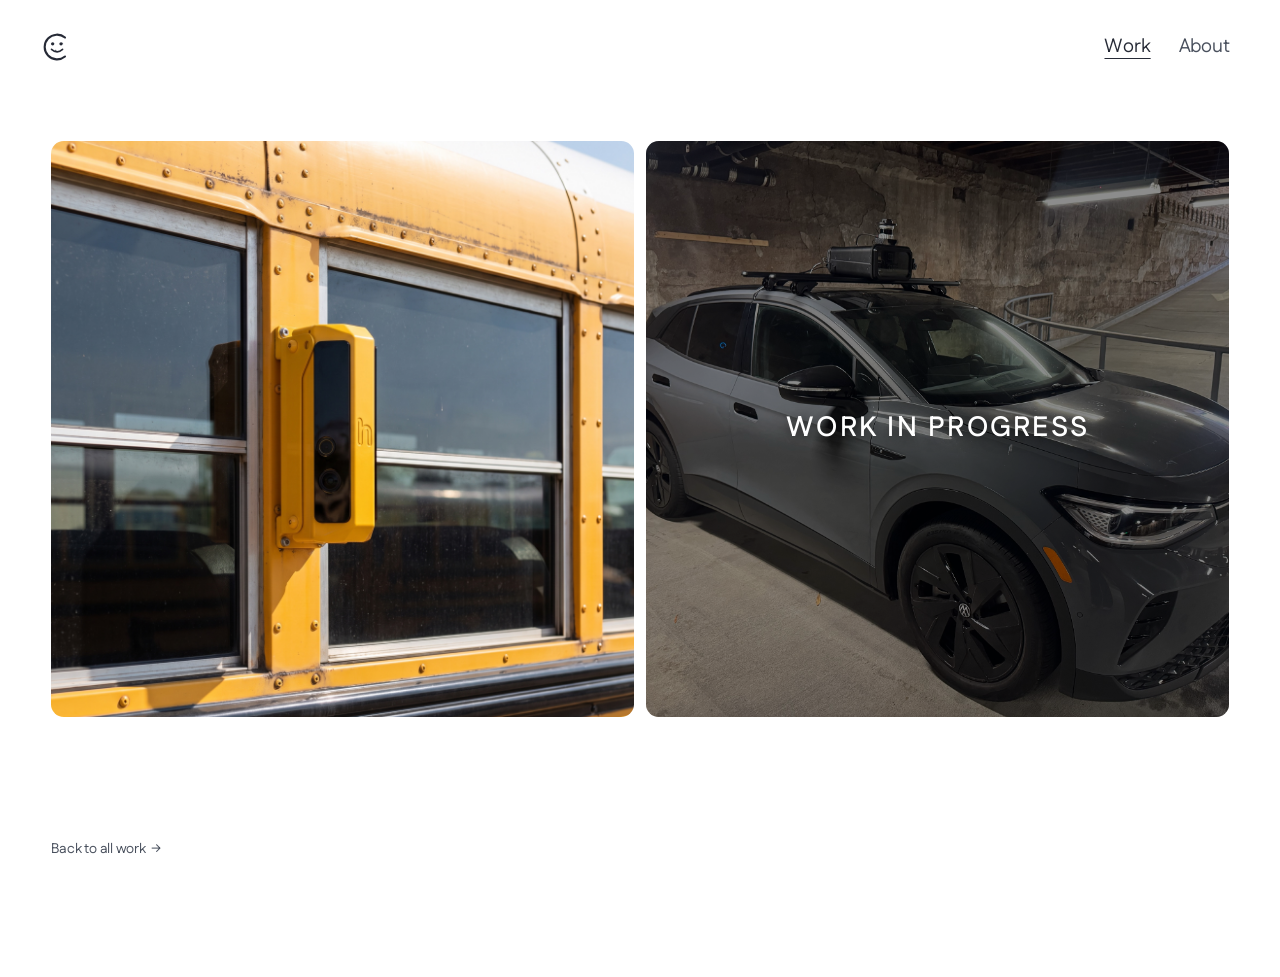
==== commit 64eeeeee: "Gate private projects server-side with a Netlify edge function Co-Authored-By: Claude Sonnet 5.5 <no" ====
--- a/projects/private/index.html
+++ b/projects/private/index.html
@@ -36,21 +36,7 @@
   </header>
 
   <main id="project" class="case">
-    <!-- Shown until the password matches — see js/private-lock.js.
-         Not real security: the password ships in that file. -->
-    <div class="page-lock" id="page-lock">
-      <p class="page-lock__eyebrow">Private</p>
-      <h1 class="page-lock__title">This project is password protected</h1>
-      <p class="page-lock__body">Enter the password to see both case studies.</p>
-      <form id="page-lock-form" autocomplete="off">
-        <label class="visually-hidden" for="page-lock-password">Password</label>
-        <input type="password" id="page-lock-password" placeholder="Password" required>
-        <button class="button" type="submit">Unlock</button>
-      </form>
-      <p class="page-lock__error" id="page-lock-error" hidden>Incorrect password — try again.</p>
-    </div>
-
-    <div id="project-content" hidden>
+    <div id="project-content">
       <h1 class="visually-hidden">Private</h1>
 
       <!-- Two sub-projects, built the same way as the tiles on the home page. -->
@@ -69,7 +55,7 @@
 
             <article class="project">
               <div class="project__media">
-                <img src="../../images/falcon-lite-hero.jpg" width="2400" height="1800"
+                <img src="../../Images%20SB/web/falcon-lite-hero.jpg" width="2400" height="1800"
                      loading="lazy" decoding="async" alt="Falcon Lite">
                 <span class="project__soon project__soon--photo">Work in progress</span>
               </div>
@@ -84,15 +70,5 @@
     </div>
   </main>
   <script src="../../js/reveal.js?v=90"></script>
-  <script src="../../js/private-lock.js?v=91"></script>
-  <script>
-    PrivateLock.guardPage({
-      lock: document.getElementById('page-lock'),
-      content: document.getElementById('project-content'),
-      form: document.getElementById('page-lock-form'),
-      input: document.getElementById('page-lock-password'),
-      error: document.getElementById('page-lock-error')
-    });
-  </script>
 </body>
 </html>
